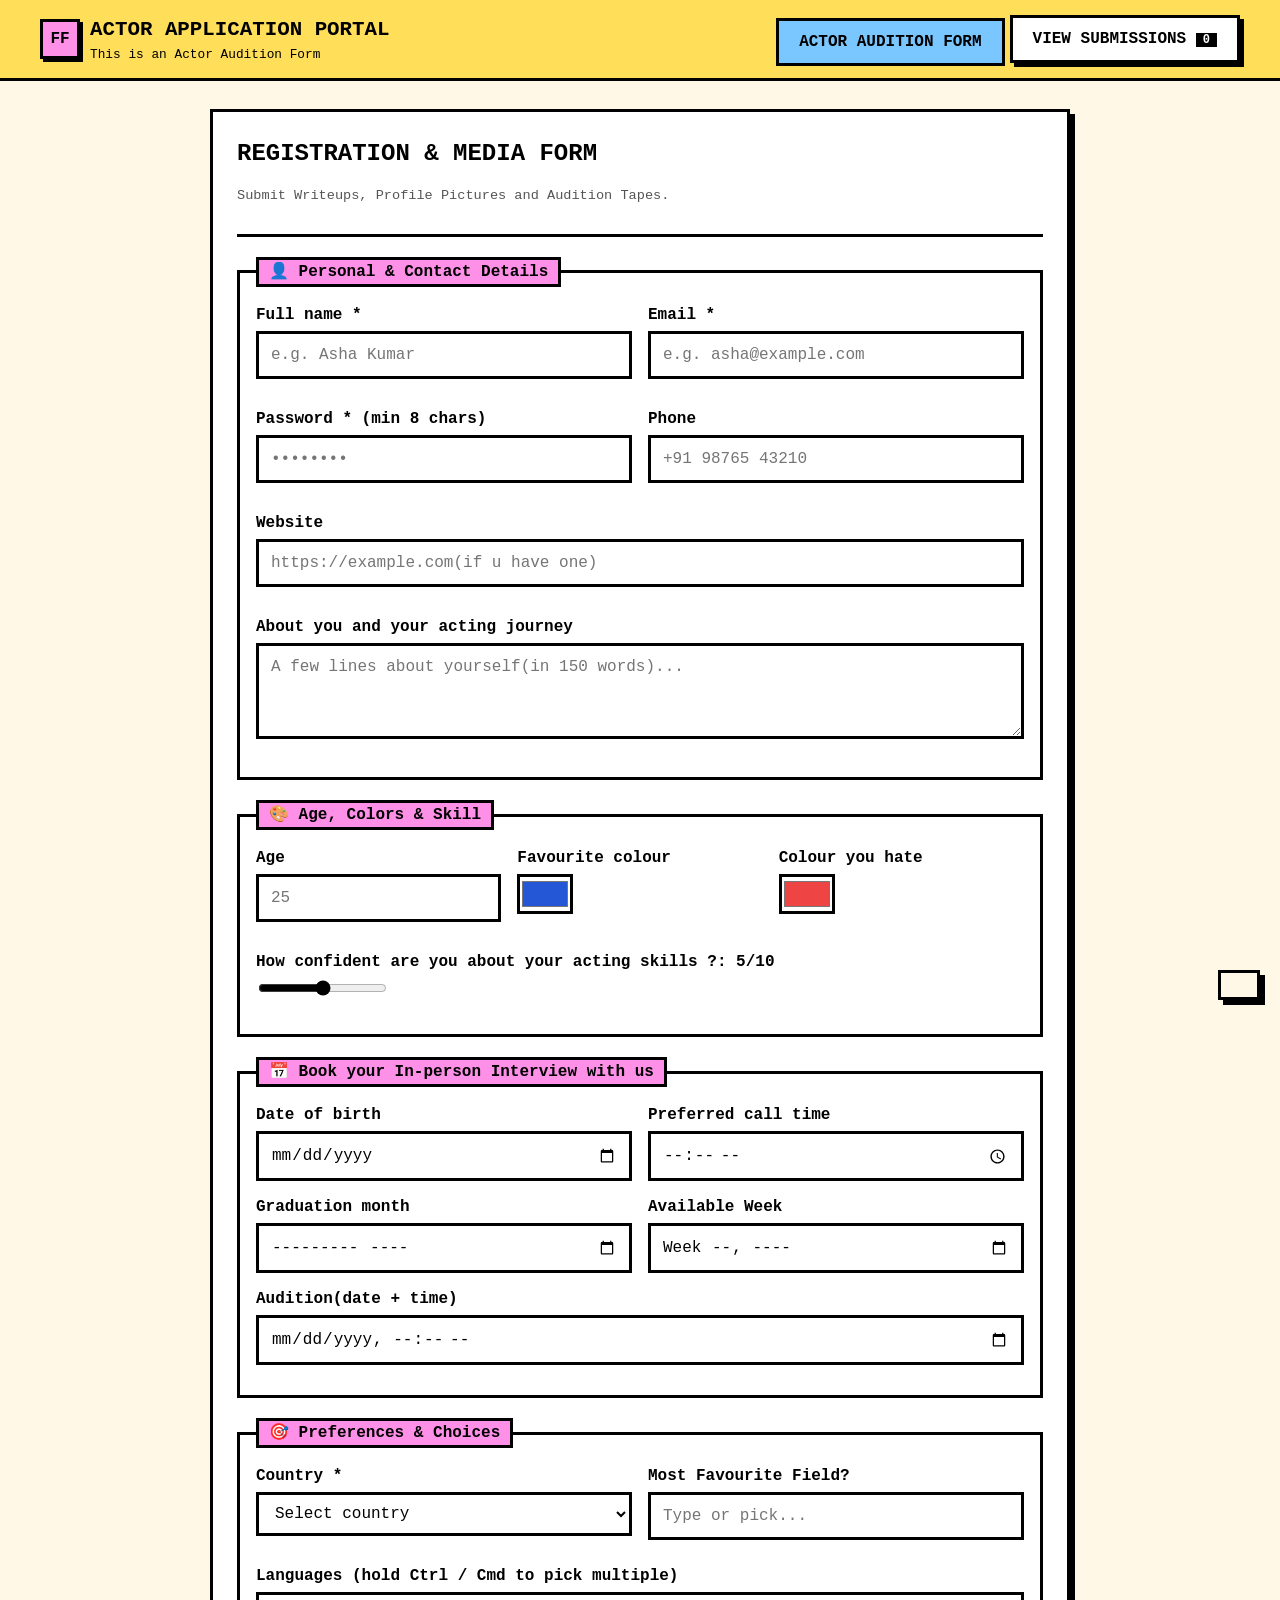
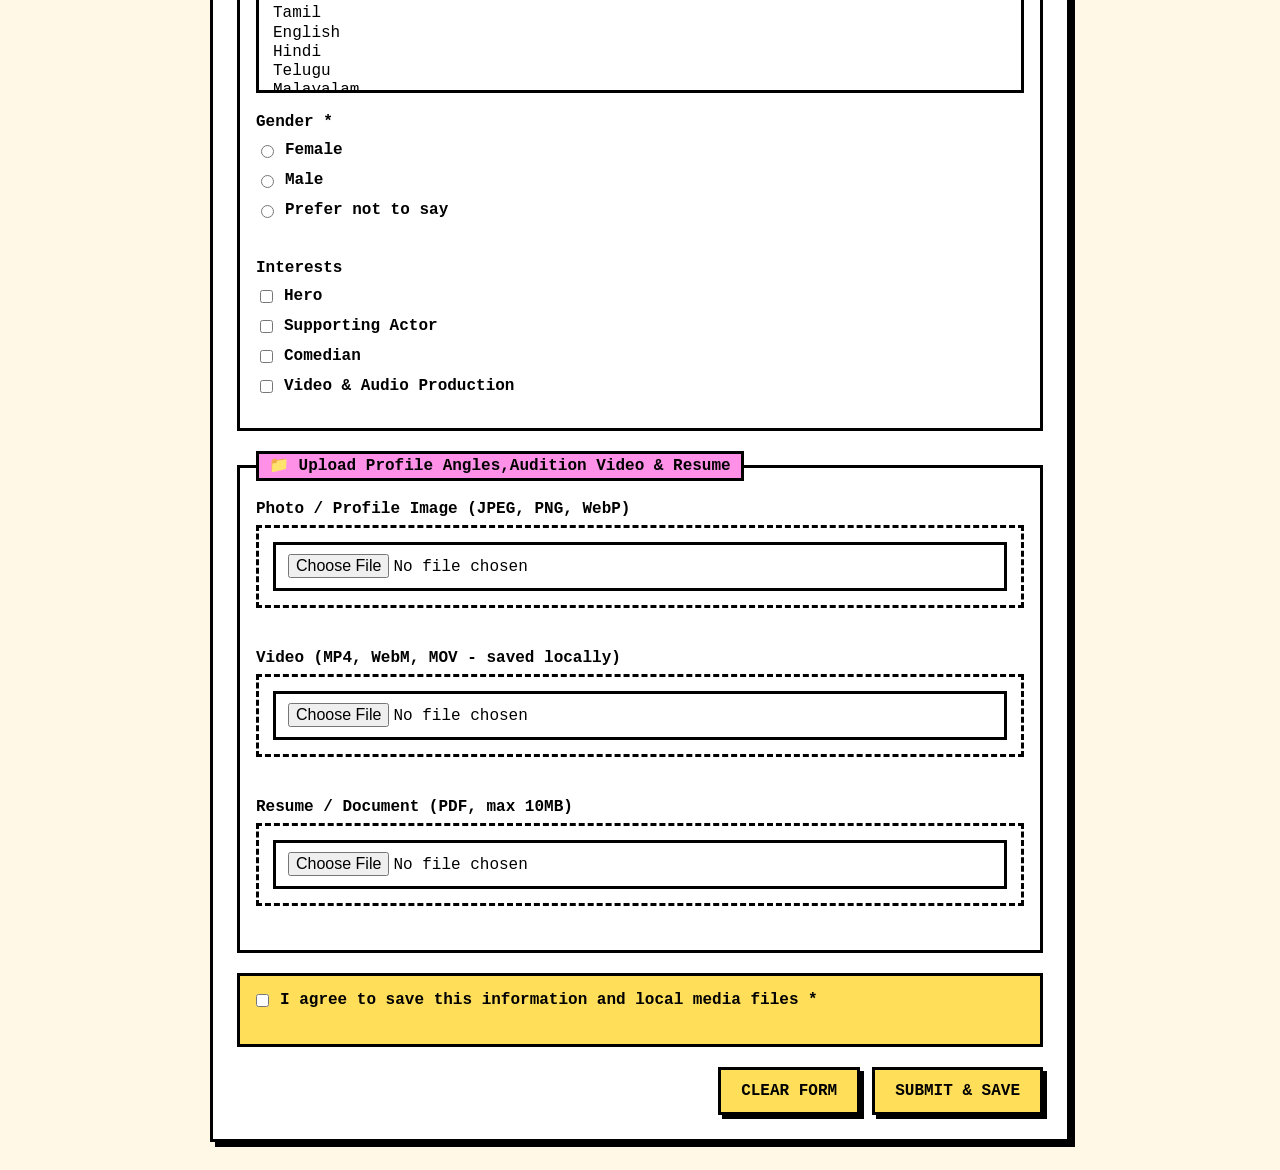
==== FullFormBackend/FullForm/src/main/resources/static/index.html @ bab6de19 "added some frontend mods" ====
<!DOCTYPE html>
<html lang="en">
<head>
  <meta charset="UTF-8">
  <meta name="viewport" content="width=device-width, initial-scale=1.0">
  <link rel="stylesheet" href="style.css">
  <title>FullForm</title>
</head>
<body>

  <!-- App Header -->
  <header class="app-header">
    <div class="header-container">
      <div class="logo-area">
        <div class="logo-badge">FF</div>
        <div class="logo-title">
          <h1>Actor Application Portal</h1>
          <p>This is an Actor Audition Form</p>
        </div>
      </div>
      <nav class="nav-tabs">
        <button type="button" class="tab-btn active" id="tabSubmitBtn" onclick="switchTab('submit')">
          <span>Actor Audition Form</span>
        </button>
        <button type="button" class="tab-btn" id="tabViewBtn" onclick="switchTab('view')">
          <span>View Submissions</span>
          <span class="badge-count" id="submissionsCount">0</span>
        </button>
      </nav>
    </div>
  </header>

  <main class="main-wrapper">

    <!-- form tab -->
    <section id="submitTab" class="tab-content active">
      <form id="demoForm" novalidate enctype="multipart/form-data">
        <div class="form-header">
          <h2>Registration & Media Form</h2>
          <p>Submit Writeups, Profile Pictures and  Audition Tapes.</p>
        </div>

        
        <fieldset>
          <legend><span>👤</span> Personal & Contact Details</legend>
          <div class="row">
            <div class="field">
              <label for="name">Full name *</label>
              <input type="text" id="name" name="name" required minlength="2" placeholder="e.g. Asha Kumar">
              <div class="error-msg"></div>
            </div>
            <div class="field">
              <label for="email">Email *</label>
              <input type="email" id="email" name="email" required placeholder="e.g. asha@example.com">
              <div class="error-msg"></div>
            </div>
          </div>
          <div class="row">
            <div class="field">
              <label for="password">Password * (min 8 chars)</label>
              <input type="password" id="password" name="password" required minlength="8" placeholder="••••••••">
              <div class="error-msg"></div>
            </div>
            <div class="field">
              <label for="phone">Phone</label>
              <input type="tel" id="phone" name="phone" pattern="[0-9+\s\-]{7,15}" placeholder="+91 98765 43210">
              <div class="error-msg"></div>
            </div>
          </div>
          <div class="row">
            <div class="field">
              <label for="website">Website</label>
              <input type="url" id="website" name="website" placeholder="https://example.com(if u have one)">
              <div class="error-msg"></div>
            </div>
            
          </div>
          <div class="field">
            <label for="bio">About you and your acting journey</label>
            <textarea id="bio" name="bio" rows="3" maxlength="150" placeholder="A few lines about yourself(in 150 words)..."></textarea>
          </div>
        </fieldset>

        
        <fieldset>
          <legend><span>🎨</span> Age, Colors & Skill</legend>
          <div class="row">
            <div class="field">
              <label for="age">Age</label>
              <input type="number" id="age" name="age" min="16" max="100" step="1" placeholder="25">
              <div class="error-msg"></div>
            </div>
            <div class="field">
              <label for="color">Favourite colour</label>
              <input type="color" id="color" name="color" value="#2457d6">
            </div>
            <div class="field">
              <label for="hatedColor">Colour you hate</label>
              <input type="color" id="hatedColor" name="hatedColor" value="#ef4444">
            </div>
          </div>
          <div class="field">
            <label for="skill">How confident are you about your acting skills ?: <output id="skillOut">5</output>/10</label>
            <input type="range" id="skill" name="skill" min="0" max="10" value="5">
          </div>
        </fieldset>

        
        <fieldset>
          <legend><span>📅</span> Book your In-person Interview with us</legend>
          <div class="row">
            <div class="field">
              <label for="dob">Date of birth</label>
              <input type="date" id="dob" name="dob">
            </div>
            <div class="field">
              <label for="slot">Preferred call time</label>
              <input type="time" id="slot" name="slot">
            </div>
          </div>
          <div class="row">
            <div class="field">
              <label for="month">Graduation month</label>
              <input type="month" id="month" name="month">
            </div>
            <div class="field">
              <label for="week">Available Week</label>
              <input type="week" id="week" name="week">
            </div>
          </div>
          <div class="field">
            <label for="meeting"> Audition(date + time)</label>
            <input type="datetime-local" id="meeting" name="meeting">
          </div>
        </fieldset>

        <!-- 4. Choices -->
        <fieldset>
          <legend><span>🎯</span> Preferences & Choices</legend>
          <div class="row">
            <div class="field">
              <label for="country">Country *</label>
              <select id="country" name="country" required>
                <option value="">Select country</option>
                <option value="India">India</option>
                <option value="United States">United States</option>
                <option value="United Kingdom">United Kingdom</option>
                <option value="Canada">Canada</option>
                <option value="Germany">Germany</option>
                <option value="Australia">Australia</option>
                <option value="Other">Other</option>
              </select>
              <div class="error-msg"></div>
            </div>
            <div class="field">
              <label for="framework"> Most Favourite Field? </label>
              <input list="frameworks" id="framework" name="framework" placeholder="Type or pick...">
              <datalist id="frameworks">
                <option value="Acting">
                <option value="Voice Acting">
                <option value="Mimicry">
                <option value="Comedy">
              </datalist>
            </div>
          </div>
          <div class="field">
            <label for="languages">Languages (hold Ctrl / Cmd to pick multiple)</label>
            <select id="languages" name="languages" multiple size="4">
              <option value="Tamil">Tamil</option>
              <option value="English">English</option>
              <option value="Hindi">Hindi</option>
              <option value="Telugu">Telugu</option>
              <option value="Malayalam">Malayalam</option>
              <option value="Spanish">Spanish</option>
              <option value="French">French</option>
            </select>
          </div>
          <div class="field">
            <label>Gender *</label>
            <div class="inline"><input type="radio" id="g1" name="gender" value="female" required><label for="g1">Female</label></div>
            <div class="inline"><input type="radio" id="g2" name="gender" value="male"><label for="g2">Male</label></div>
            <div class="inline"><input type="radio" id="g3" name="gender" value="other"><label for="g3">Prefer not to say</label></div>
            <div class="error-msg"></div>
          </div>
          <div class="field">
            <label>Interests</label>
            <div class="inline"><input type="checkbox" id="i1" name="interests" value="Hero"><label for="i1">Hero</label></div>
            <div class="inline"><input type="checkbox" id="i2" name="interests" value="SupportingActor"><label for="i2">Supporting Actor</label></div>
            <div class="inline"><input type="checkbox" id="i3" name="interests" value="Comedian"><label for="i3">Comedian</label></div>
            <div class="inline"><input type="checkbox" id="i4" name="interests" value="Video&AudioProduct"><label for="i4">Video & Audio Production</label></div>
          </div>
        </fieldset>

        
        <fieldset>
          <legend><span>📁</span> Upload Profile Angles,Audition Video & Resume</legend>

          
          <div class="field">
            <label for="photo">Photo / Profile Image (JPEG, PNG, WebP)</label>
            <div class="file-input-wrapper">
              <input type="file" id="photo" name="photo" accept="image/*">
            </div>
            <div class="preview-container">
              <img id="photoPreview" class="preview-thumb" alt="Selected Image Preview">
            </div>
            <div class="error-msg"></div>
          </div>

          
          <div class="field">
            <label for="video">Video (MP4, WebM, MOV - saved locally)</label>
            <div class="file-input-wrapper">
              <input type="file" id="video" name="video" accept="video/*">
            </div>
            <div class="preview-container">
              <video id="videoPreview" class="preview-video" controls></video>
            </div>
            <div class="error-msg"></div>
          </div>

          
          <div class="field">
            <label for="resume">Resume / Document (PDF, max 10MB)</label>
            <div class="file-input-wrapper">
              <input type="file" id="resume" name="resume" accept=".pdf,.doc,.docx,application/pdf">
            </div>
            <div class="error-msg"></div>
          </div>
        </fieldset>

        <div class="terms-container">
          <div class="inline">
            <input type="checkbox" id="terms" name="terms" required>
            <label for="terms">I agree to save this information and local media files *</label>
          </div>
          <div class="error-msg" id="termsErr"></div>
        </div>

        <div class="buttons">
          <button type="reset" id="resetBtn">Clear Form</button>
          <button type="submit" id="submitBtn">
            <span id="submitSpinner" class="spinner" style="display: none;"></span>
            <span id="submitText">Submit & Save</span>
          </button>
        </div>
      </form>
    </section>

    <!-- view submission tab -->
    <section id="viewTab" class="tab-content">
      <div class="viewer-container">
        
        <!-- Left: Submissions List -->
        <aside class="sidebar-panel">
          <div class="search-bar">
            <input type="text" id="filterInput" placeholder="🔍 Search by name or email..." oninput="filterSubmissions()">
          </div>
          <div style="display:flex; justify-content:space-between; align-items:center; margin-bottom:12px;">
            <span style="font-size:0.85rem; color:var(--muted);" id="listCountLabel">0 submissions</span>
            <button type="button" class="tab-btn" style="padding:4px 10px; font-size:0.8rem;" onclick="loadSubmissions()">🔄 Refresh</button>
          </div>
          <div class="submissions-list" id="submissionsList">
            <!-- Dynamically populated -->
          </div>
        </aside>

        <!-- Right: Selected Submission Details & Media Playback -->
        <article class="detail-panel" id="detailPanel">
          <div id="noSelectionMsg" class="empty-state">
            <div class="empty-icon"></div>
            <h3>No Submission Selected</h3>
            <p>Select a submission from the list on the left to view text details, images, video playback, and local file paths.</p>
          </div>

          <div id="selectionContent" style="display: none;">
            <!-- Header -->
            <div class="detail-header">
              <div class="detail-title">
                <h3 id="detailName">John Doe</h3>
                <div class="meta">
                  <span id="detailEmail">john@example.com</span>
                  <span>•</span>
                  <span id="detailDate">Oct 9, 2026</span>
                  <span>•</span>
                  <span class="item-badge" id="detailStatus">SUBMITTED</span>
                </div>
              </div>
              <div class="header-actions">
                <button type="button" class="btn-danger" id="deleteBtn" onclick="deleteCurrentSubmission()">🗑️ Delete</button>
              </div>
            </div>

            <!-- Local Storage Info Card -->
            <div class="storage-card">
              <div class="storage-header">
                <span class="storage-badge">💾 Saved in Local File System</span>
                <span style="font-size:0.78rem; color:#93c5fd;">Spring Boot Local Storage</span>
              </div>
              <div class="storage-paths">
                <div class="storage-row">
                  <span class="storage-label">Local Text File:</span>
                  <span id="pathTextFile">uploads/submissions/...</span>
                </div>
                <div class="storage-row">
                  <span class="storage-label">Image File:</span>
                  <span id="pathImageFile">uploads/images/...</span>
                </div>
                <div class="storage-row">
                  <span class="storage-label">Video File:</span>
                  <span id="pathVideoFile">uploads/videos/...</span>
                </div>
              </div>
            </div>

            
            <div class="media-showcase">
              <
              <div class="media-card" id="cardImage">
                <div class="media-card-header">
                  <span>🖼️ Saved Image</span>
                  <span id="imageStatusBadge" class="item-badge">Active</span>
                </div>
                <div class="media-content">
                  <img id="detailImage" src="" alt="Submission Photo">
                  <span id="noImageMsg" style="display:none; color:var(--muted); font-size:0.85rem;">No image uploaded</span>
                </div>
                <div class="media-card-footer" id="detailImageLink">
                  
                </div>
              </div>

              
              <div class="media-card" id="cardVideo">
                <div class="media-card-header">
                  <span> Saved Video Player</span>
                  <span id="videoStatusBadge" class="item-badge">Local Stream</span>
                </div>
                <div class="media-content">
                  <video id="detailVideo" controls preload="metadata"></video>
                  <span id="noVideoMsg" style="display:none; color:var(--muted); font-size:0.85rem;">No video uploaded</span>
                </div>
                <div class="media-card-footer" id="detailVideoLink">
                  
                </div>
              </div>
            </div>

            <!-- Text Data Sections -->
            <div class="info-section">
              <div class="section-title">Personal & Contact Information</div>
              <div class="info-grid">
                <div class="info-item">
                  <div class="info-label">Full Name</div>
                  <div class="info-val" id="textName">-</div>
                </div>
                <div class="info-item">
                  <div class="info-label">Email</div>
                  <div class="info-val" id="textEmail">-</div>
                </div>
                <div class="info-item">
                  <div class="info-label">Phone</div>
                  <div class="info-val" id="textPhone">-</div>
                </div>
                <div class="info-item">
                  <div class="info-label">Website</div>
                  <div class="info-val" id="textWebsite">-</div>
                </div>
                <div class="info-item">
                  <div class="info-label">Country</div>
                  <div class="info-val" id="textCountry">-</div>
                </div>
                <div class="info-item">
                  <div class="info-label">Gender</div>
                  <div class="info-val" id="textGender">-</div>
                </div>
              </div>
            </div>

            <div class="info-section">
              <div class="section-title">Schedule & Preferences</div>
              <div class="info-grid">
                <div class="info-item">
                  <div class="info-label">Age</div>
                  <div class="info-val" id="textAge">-</div>
                </div>
                <div class="info-item">
                  <div class="info-label">Date of Birth</div>
                  <div class="info-val" id="textDob">-</div>
                </div>
                <div class="info-item">
                  <div class="info-label">Call Time</div>
                  <div class="info-val" id="textSlot">-</div>
                </div>
                <div class="info-item">
                  <div class="info-label">Graduation Month</div>
                  <div class="info-val" id="textMonth">-</div>
                </div>
                <div class="info-item">
                  <div class="info-label">Available Week</div>
                  <div class="info-val" id="textWeek">-</div>
                </div>
                <div class="info-item">
                  <div class="info-label">Meeting Date/Time</div>
                  <div class="info-val" id="textMeeting">-</div>
                </div>
              </div>
            </div>

            <div class="info-section">
              <div class="section-title">Skills & Interests</div>
              <div class="info-grid">
                <div class="info-item">
                  <div class="info-label">Skill Level</div>
                  <div class="info-val" id="textSkill">-</div>
                </div>
                <div class="info-item">
                  <div class="info-label">Framework</div>
                  <div class="info-val" id="textFramework">-</div>
                </div>
                <div class="info-item">
                  <div class="info-label">Languages</div>
                  <div class="info-val" id="textLanguages">-</div>
                </div>
                <div class="info-item">
                  <div class="info-label">Interests</div>
                  <div class="info-val" id="textInterests">-</div>
                </div>
                <div class="info-item">
                  <div class="info-label">Favourite Color</div>
                  <div class="info-val">
                    <span class="color-chip">
                      <span id="dotFav" class="color-dot"></span>
                      <span id="textFavColor">-</span>
                    </span>
                  </div>
                </div>
                <div class="info-item">
                  <div class="info-label">Hated Color</div>
                  <div class="info-val">
                    <span class="color-chip">
                      <span id="dotHate" class="color-dot"></span>
                      <span id="textHatedColor">-</span>
                    </span>
                  </div>
                </div>
              </div>
            </div>

            <!-- Bio -->
            <div class="info-section">
              <div class="section-title">About / Bio</div>
              <div class="info-item" style="grid-column: 1 / -1;">
                <div class="info-val" id="textBio" style="white-space: pre-wrap;">-</div>
              </div>
            </div>

            <!-- Local JSON File Viewer -->
            <div class="info-section">
              <div class="section-title" style="display:flex; justify-content:space-between; align-items:center;">
                <span> Raw Content of Saved Local Text File</span>
                <span id="localFileNameBadge" style="font-size:0.75rem; color:var(--muted);"></span>
              </div>
              <div class="raw-json-box">
                <pre id="rawJsonContent">Loading file content...</pre>
              </div>
            </div>

          </div>
        </article>

      </div>
    </section>

  </main>

  <!-- Toast Notification -->
  <div id="toast"></div>

  <script src="index.js"></script>
</body>
</html>
---- FullFormBackend/FullForm/src/main/resources/static/style.css ----
:root {
  --bg: #fff8e7;
  --card: #fff;
  --ink: #000;
  --muted: #555;
  --accent: #ffde59;
  --pink: #ff90e8;
  --blue: #7ac7ff;
  --ok: #7cf29a;
  --err: #ff5c5c;
  --b: 3px solid var(--ink);
  --shadow: 5px 5px 0 var(--ink);
}

* { box-sizing: border-box; }

body {
  margin: 0;
  background: var(--bg);
  color: var(--ink);
  font-family: "Courier New", monospace;
  line-height: 1.5;
  min-height: 100vh;
}

/* Header + tabs */
.app-header { background: var(--accent); border-bottom: var(--b); position: sticky; top: 0; z-index: 100; padding: 14px 20px; }
.header-container { max-width: 1200px; margin: 0 auto; display: flex; justify-content: space-between; align-items: center; flex-wrap: wrap; gap: 14px; }
.logo-area { display: flex; align-items: center; gap: 10px; }
.logo-badge { background: var(--pink); border: var(--b); box-shadow: 3px 3px 0 var(--ink); width: 40px; height: 40px; display: flex; align-items: center; justify-content: center; font-weight: 900; }
.logo-title h1 { margin: 0; font-size: 1.3rem; text-transform: uppercase; }
.logo-title p { margin: 0; font-size: .8rem; }

.nav-tabs { display: flex; gap: 8px; }
.tab-btn { background: var(--card); }
.tab-btn.active { background: var(--blue); box-shadow: none; transform: translate(3px, 3px); }
.badge-count { background: var(--ink); color: #fff; padding: 0 7px; font-size: .75rem; }

.main-wrapper { max-width: 1200px; margin: 28px auto; padding: 0 20px; }
.tab-content { display: none; }
.tab-content.active { display: block; }

/* Toast */
#toast { position: fixed; bottom: 20px; right: 20px; padding: 12px 18px; border: var(--b); box-shadow: var(--shadow); font-weight: 700; transform: translateY(120px); transition: transform .2s; z-index: 1000; }
#toast.show { transform: none; }
#toast.success { background: var(--ok); }
#toast.error { background: var(--err); }
#toast.info { background: var(--blue); }

/* Panels */
form, .sidebar-panel, .detail-panel { background: var(--card); border: var(--b); box-shadow: var(--shadow); padding: 24px; }
form { max-width: 860px; margin: 0 auto; }
.form-header, .detail-header { border-bottom: var(--b); padding-bottom: 14px; margin-bottom: 20px; }
.form-header h2, .detail-title h3 { margin: 0 0 4px; text-transform: uppercase; }
.form-header p, .meta, .info-label, .media-card-footer { color: var(--muted); font-size: .85rem; }

fieldset { border: var(--b); margin: 0 0 20px; padding: 16px; }
legend { background: var(--pink); border: var(--b); padding: 0 10px; font-weight: 700; }

/* Fields */
.field { margin-bottom: 14px; }
label { display: block; font-weight: 700; margin-bottom: 4px; }
input:not([type=checkbox]):not([type=radio]):not([type=range]):not([type=color]), select, textarea {
  width: 100%; padding: 9px 12px; border: var(--b); background: #fff; font: inherit; color: var(--ink); border-radius: 0;
}
input:focus, select:focus, textarea:focus { outline: none; background: #fffbe0; box-shadow: 3px 3px 0 var(--ink); }
input[type=color] { width: 56px; height: 40px; border: var(--b); padding: 0; background: #fff; }
input[type=range], input[type=checkbox], input[type=radio] { accent-color: var(--ink); }
input.invalid, select.invalid, textarea.invalid { background: #ffe0e0; border-color: var(--err); }
.error-msg { color: #c00; font-size: .8rem; font-weight: 700; min-height: 1.1em; }

.file-input-wrapper { border: var(--b); border-style: dashed; padding: 14px; background: #fff; }
.preview-container { margin-top: 10px; display: flex; gap: 14px; flex-wrap: wrap; }
.preview-thumb, .preview-video { display: none; max-width: 300px; max-height: 180px; border: var(--b); }

.inline { display: flex; align-items: center; gap: 8px; margin-bottom: 6px; }
.inline label { margin: 0; }
.row { display: flex; gap: 16px; flex-wrap: wrap; }
.row .field { flex: 1 1 220px; }
.terms-container { border: var(--b); padding: 12px; margin-bottom: 20px; background: var(--accent); }

/* Buttons */
button { font: inherit; font-weight: 700; text-transform: uppercase; padding: 9px 20px; background: var(--accent); color: var(--ink); border: var(--b); box-shadow: 4px 4px 0 var(--ink); cursor: pointer; border-radius: 0; }
button:hover { background: var(--pink); }
button:active { box-shadow: none; transform: translate(4px, 4px); }
button:disabled { background: #ccc; cursor: not-allowed; box-shadow: none; }
.buttons { display: flex; gap: 12px; justify-content: flex-end; }
.btn-danger { background: var(--err); }

/* Viewer */
.viewer-container { display: grid; grid-template-columns: 340px 1fr; gap: 24px; align-items: start; }
@media (max-width: 900px) { .viewer-container { grid-template-columns: 1fr; } }
.sidebar-panel { max-height: calc(100vh - 120px); display: flex; flex-direction: column; }
.search-bar { margin-bottom: 12px; }
.submissions-list { overflow-y: auto; display: flex; flex-direction: column; gap: 10px; padding: 0 6px 6px 0; }
.submission-item { border: var(--b); background: #fff; padding: 12px; cursor: pointer; }
.submission-item:hover { background: var(--accent); }
.submission-item.active { background: var(--blue); box-shadow: 4px 4px 0 var(--ink); }
.submission-item h4 { margin: 0; display: flex; justify-content: space-between; }
.item-email { font-size: .8rem; word-break: break-all; margin-bottom: 6px; }
.item-tags { display: flex; gap: 6px; flex-wrap: wrap; }
.item-badge { border: 2px solid var(--ink); padding: 0 6px; font-size: .72rem; background: #fff; }
.item-badge.has-media { background: var(--ok); }

.empty-state { text-align: center; padding: 60px 20px; color: var(--muted); }
.empty-icon { font-size: 3rem; }
.detail-header { display: flex; justify-content: space-between; flex-wrap: wrap; gap: 14px; }
.meta { display: flex; gap: 12px; flex-wrap: wrap; }
.header-actions { display: flex; gap: 10px; }

.media-showcase { display: grid; grid-template-columns: repeat(auto-fit, minmax(280px, 1fr)); gap: 18px; margin-bottom: 24px; }
.media-card { border: var(--b); box-shadow: 4px 4px 0 var(--ink); background: #fff; }
.media-card-header { padding: 8px 12px; background: var(--pink); border-bottom: var(--b); font-weight: 700; display: flex; justify-content: space-between; }
.media-content { padding: 12px; min-height: 200px; display: flex; align-items: center; justify-content: center; }
.media-content img, .media-content video { max-width: 100%; max-height: 280px; border: var(--b); }
.media-card-footer { padding: 6px 12px; border-top: var(--b); word-break: break-all; }

.info-section { margin-bottom: 22px; }
.section-title { font-weight: 900; text-transform: uppercase; border-bottom: var(--b); margin-bottom: 10px; }
.info-grid { display: grid; grid-template-columns: repeat(auto-fit, minmax(200px, 1fr)); gap: 12px; }
.info-item { border: var(--b); padding: 8px 12px; background: #fff; }
.info-label { text-transform: uppercase; }
.info-val { font-weight: 700; word-break: break-word; }
.color-chip { display: inline-flex; align-items: center; gap: 6px; }
.color-dot { width: 16px; height: 16px; border: 2px solid var(--ink); display: inline-block; }

.storage-card { border: var(--b); background: var(--blue); padding: 14px; margin-bottom: 22px; box-shadow: 4px 4px 0 var(--ink); }
.storage-header { display: flex; justify-content: space-between; margin-bottom: 8px; }
.storage-badge { background: var(--ink); color: #fff; padding: 2px 8px; font-size: .8rem; }
.storage-paths { font-size: .82rem; display: flex; flex-direction: column; gap: 4px; }
.storage-row { display: flex; gap: 8px; }
.storage-label { min-width: 90px; font-weight: 700; }

.raw-json-box { background: var(--ink); border: var(--b); padding: 12px; max-height: 350px; overflow: auto; }
.raw-json-box pre { margin: 0; color: var(--ok); font-size: .82rem; white-space: pre-wrap; }

.spinner { width: 16px; height: 16px; border: 3px solid var(--ink); border-top-color: transparent; border-radius: 50%; display: inline-block; animation: spin .7s linear infinite; }
@keyframes spin { to { transform: rotate(360deg); } }
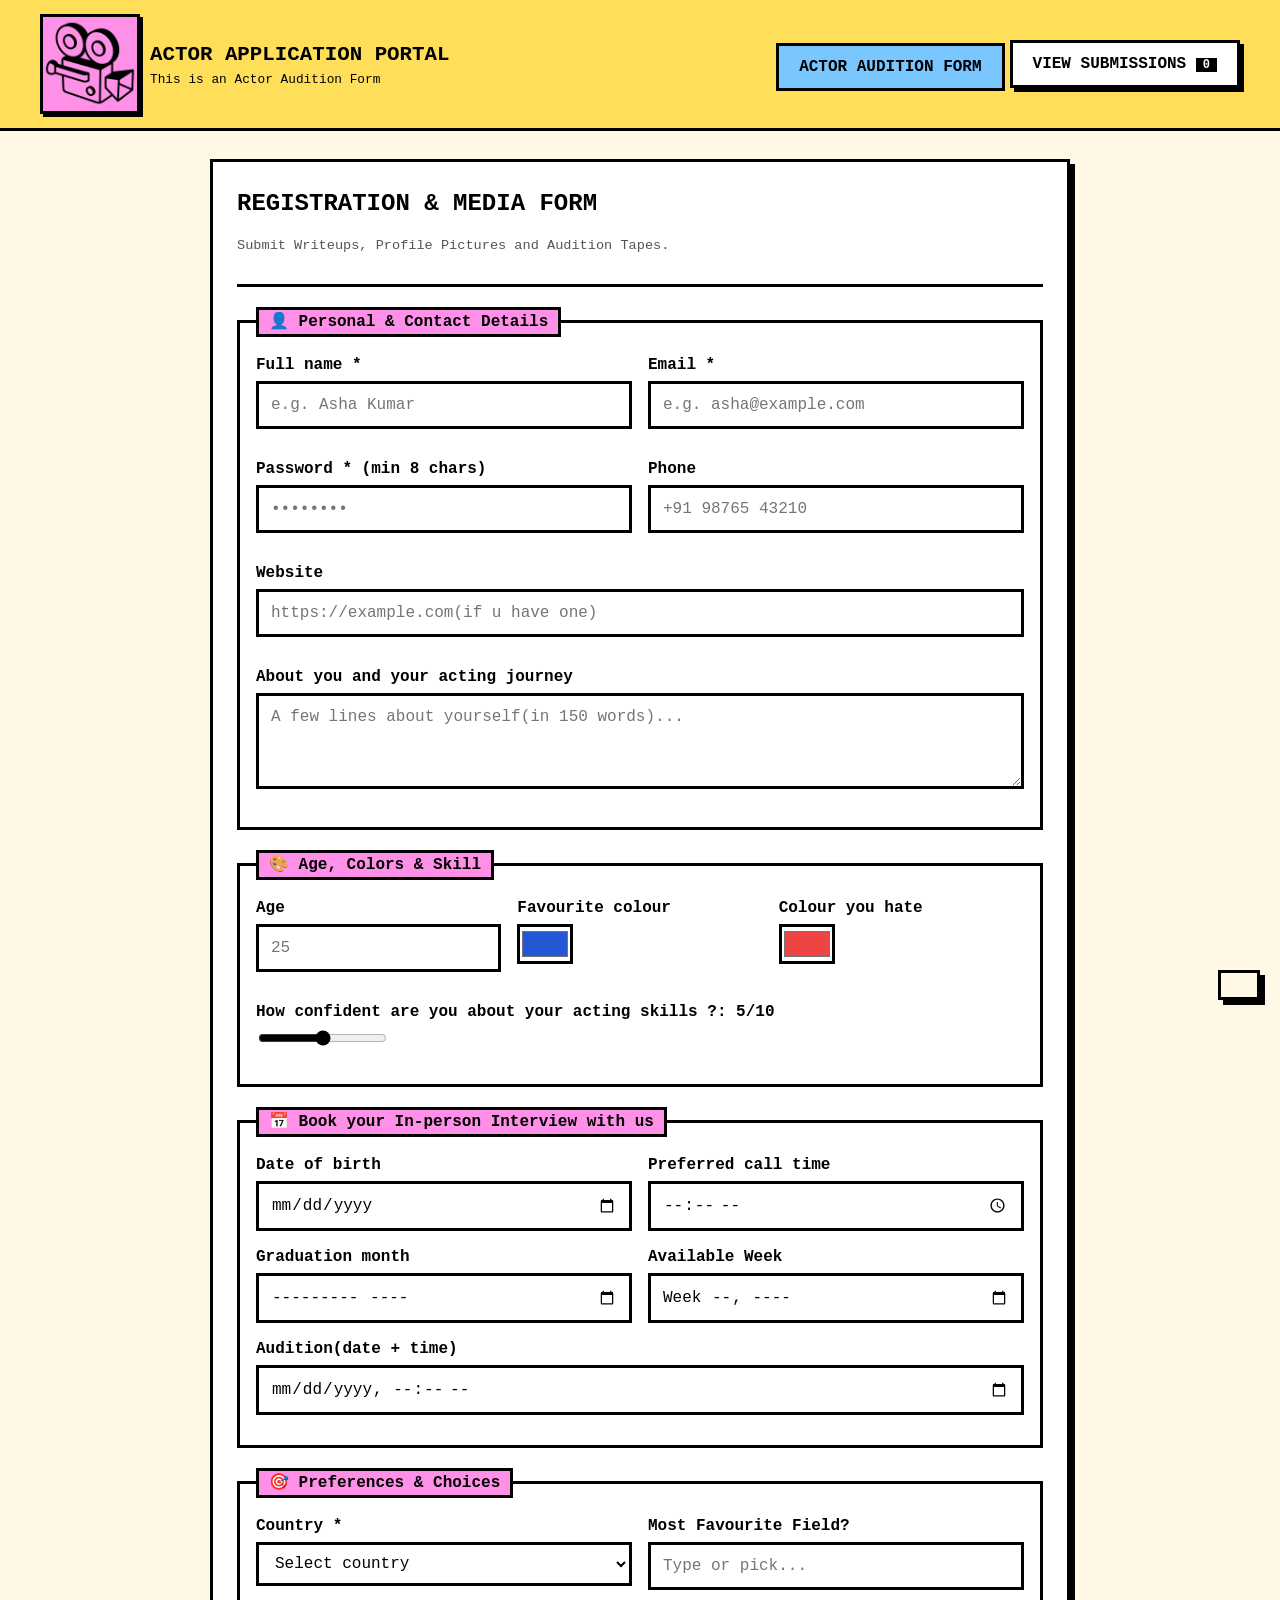
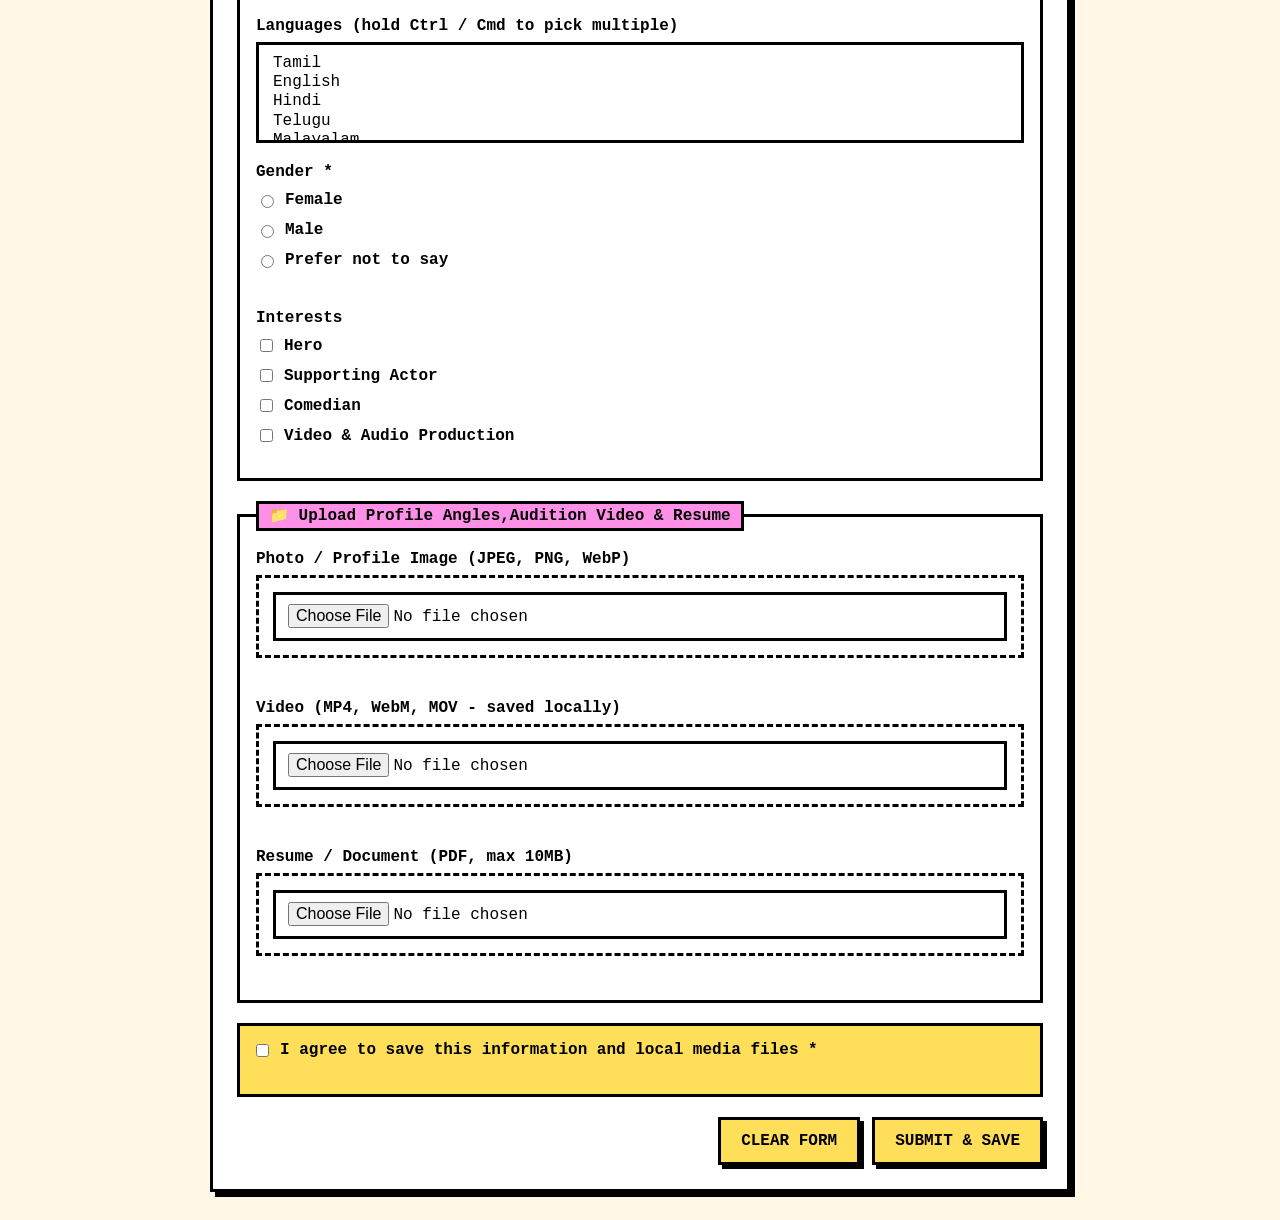
==== commit eff3929e: "frontend favicon and logo" ====
--- a/FullFormBackend/FullForm/src/main/resources/static/index.html
+++ b/FullFormBackend/FullForm/src/main/resources/static/index.html
@@ -3,6 +3,7 @@
 <head>
   <meta charset="UTF-8">
   <meta name="viewport" content="width=device-width, initial-scale=1.0">
+  <link rel="icon"  type  = img/png href = "moviecam favicon.png">
   <link rel="stylesheet" href="style.css">
   <title>FullForm</title>
 </head>
@@ -12,7 +13,9 @@
   <header class="app-header">
     <div class="header-container">
       <div class="logo-area">
-        <div class="logo-badge">FF</div>
+        <div class="logo-badge">
+          <img src = "auditon logo.png" alt =" movieBadge">
+          </div>
         <div class="logo-title">
           <h1>Actor Application Portal</h1>
           <p>This is an Actor Audition Form</p>
--- a/FullFormBackend/FullForm/src/main/resources/static/style.css
+++ b/FullFormBackend/FullForm/src/main/resources/static/style.css
@@ -1,138 +1,843 @@
+/* =========================================================
+   1. DESIGN TOKENS
+   ========================================================= */
+
 :root {
   --bg: #fff8e7;
   --card: #fff;
   --ink: #000;
   --muted: #555;
+
   --accent: #ffde59;
   --pink: #ff90e8;
   --blue: #7ac7ff;
   --ok: #7cf29a;
   --err: #ff5c5c;
-  --b: 3px solid var(--ink);
+
+  --border: 3px solid var(--ink);
   --shadow: 5px 5px 0 var(--ink);
-}
-
-* { box-sizing: border-box; }
+  --shadow-sm: 4px 4px 0 var(--ink);
+  --shadow-xs: 3px 3px 0 var(--ink);
+
+  --font: "Courier New", monospace;
+
+  --container-width: 1200px;
+  --content-gap: 24px;
+  --panel-padding: 24px;
+}
+
+
+/* =========================================================
+   2. RESET & BASE STYLES
+   ========================================================= */
+
+* {
+  box-sizing: border-box;
+}
 
 body {
+  min-height: 100vh;
   margin: 0;
+
   background: var(--bg);
   color: var(--ink);
-  font-family: "Courier New", monospace;
+
+  font-family: var(--font);
   line-height: 1.5;
-  min-height: 100vh;
-}
-
-/* Header + tabs */
-.app-header { background: var(--accent); border-bottom: var(--b); position: sticky; top: 0; z-index: 100; padding: 14px 20px; }
-.header-container { max-width: 1200px; margin: 0 auto; display: flex; justify-content: space-between; align-items: center; flex-wrap: wrap; gap: 14px; }
-.logo-area { display: flex; align-items: center; gap: 10px; }
-.logo-badge { background: var(--pink); border: var(--b); box-shadow: 3px 3px 0 var(--ink); width: 40px; height: 40px; display: flex; align-items: center; justify-content: center; font-weight: 900; }
-.logo-title h1 { margin: 0; font-size: 1.3rem; text-transform: uppercase; }
-.logo-title p { margin: 0; font-size: .8rem; }
-
-.nav-tabs { display: flex; gap: 8px; }
-.tab-btn { background: var(--card); }
-.tab-btn.active { background: var(--blue); box-shadow: none; transform: translate(3px, 3px); }
-.badge-count { background: var(--ink); color: #fff; padding: 0 7px; font-size: .75rem; }
-
-.main-wrapper { max-width: 1200px; margin: 28px auto; padding: 0 20px; }
-.tab-content { display: none; }
-.tab-content.active { display: block; }
-
-/* Toast */
-#toast { position: fixed; bottom: 20px; right: 20px; padding: 12px 18px; border: var(--b); box-shadow: var(--shadow); font-weight: 700; transform: translateY(120px); transition: transform .2s; z-index: 1000; }
-#toast.show { transform: none; }
-#toast.success { background: var(--ok); }
-#toast.error { background: var(--err); }
-#toast.info { background: var(--blue); }
-
-/* Panels */
-form, .sidebar-panel, .detail-panel { background: var(--card); border: var(--b); box-shadow: var(--shadow); padding: 24px; }
-form { max-width: 860px; margin: 0 auto; }
-.form-header, .detail-header { border-bottom: var(--b); padding-bottom: 14px; margin-bottom: 20px; }
-.form-header h2, .detail-title h3 { margin: 0 0 4px; text-transform: uppercase; }
-.form-header p, .meta, .info-label, .media-card-footer { color: var(--muted); font-size: .85rem; }
-
-fieldset { border: var(--b); margin: 0 0 20px; padding: 16px; }
-legend { background: var(--pink); border: var(--b); padding: 0 10px; font-weight: 700; }
-
-/* Fields */
-.field { margin-bottom: 14px; }
-label { display: block; font-weight: 700; margin-bottom: 4px; }
-input:not([type=checkbox]):not([type=radio]):not([type=range]):not([type=color]), select, textarea {
-  width: 100%; padding: 9px 12px; border: var(--b); background: #fff; font: inherit; color: var(--ink); border-radius: 0;
-}
-input:focus, select:focus, textarea:focus { outline: none; background: #fffbe0; box-shadow: 3px 3px 0 var(--ink); }
-input[type=color] { width: 56px; height: 40px; border: var(--b); padding: 0; background: #fff; }
-input[type=range], input[type=checkbox], input[type=radio] { accent-color: var(--ink); }
-input.invalid, select.invalid, textarea.invalid { background: #ffe0e0; border-color: var(--err); }
-.error-msg { color: #c00; font-size: .8rem; font-weight: 700; min-height: 1.1em; }
-
-.file-input-wrapper { border: var(--b); border-style: dashed; padding: 14px; background: #fff; }
-.preview-container { margin-top: 10px; display: flex; gap: 14px; flex-wrap: wrap; }
-.preview-thumb, .preview-video { display: none; max-width: 300px; max-height: 180px; border: var(--b); }
-
-.inline { display: flex; align-items: center; gap: 8px; margin-bottom: 6px; }
-.inline label { margin: 0; }
-.row { display: flex; gap: 16px; flex-wrap: wrap; }
-.row .field { flex: 1 1 220px; }
-.terms-container { border: var(--b); padding: 12px; margin-bottom: 20px; background: var(--accent); }
-
-/* Buttons */
-button { font: inherit; font-weight: 700; text-transform: uppercase; padding: 9px 20px; background: var(--accent); color: var(--ink); border: var(--b); box-shadow: 4px 4px 0 var(--ink); cursor: pointer; border-radius: 0; }
-button:hover { background: var(--pink); }
-button:active { box-shadow: none; transform: translate(4px, 4px); }
-button:disabled { background: #ccc; cursor: not-allowed; box-shadow: none; }
-.buttons { display: flex; gap: 12px; justify-content: flex-end; }
-.btn-danger { background: var(--err); }
-
-/* Viewer */
-.viewer-container { display: grid; grid-template-columns: 340px 1fr; gap: 24px; align-items: start; }
-@media (max-width: 900px) { .viewer-container { grid-template-columns: 1fr; } }
-.sidebar-panel { max-height: calc(100vh - 120px); display: flex; flex-direction: column; }
-.search-bar { margin-bottom: 12px; }
-.submissions-list { overflow-y: auto; display: flex; flex-direction: column; gap: 10px; padding: 0 6px 6px 0; }
-.submission-item { border: var(--b); background: #fff; padding: 12px; cursor: pointer; }
-.submission-item:hover { background: var(--accent); }
-.submission-item.active { background: var(--blue); box-shadow: 4px 4px 0 var(--ink); }
-.submission-item h4 { margin: 0; display: flex; justify-content: space-between; }
-.item-email { font-size: .8rem; word-break: break-all; margin-bottom: 6px; }
-.item-tags { display: flex; gap: 6px; flex-wrap: wrap; }
-.item-badge { border: 2px solid var(--ink); padding: 0 6px; font-size: .72rem; background: #fff; }
-.item-badge.has-media { background: var(--ok); }
-
-.empty-state { text-align: center; padding: 60px 20px; color: var(--muted); }
-.empty-icon { font-size: 3rem; }
-.detail-header { display: flex; justify-content: space-between; flex-wrap: wrap; gap: 14px; }
-.meta { display: flex; gap: 12px; flex-wrap: wrap; }
-.header-actions { display: flex; gap: 10px; }
-
-.media-showcase { display: grid; grid-template-columns: repeat(auto-fit, minmax(280px, 1fr)); gap: 18px; margin-bottom: 24px; }
-.media-card { border: var(--b); box-shadow: 4px 4px 0 var(--ink); background: #fff; }
-.media-card-header { padding: 8px 12px; background: var(--pink); border-bottom: var(--b); font-weight: 700; display: flex; justify-content: space-between; }
-.media-content { padding: 12px; min-height: 200px; display: flex; align-items: center; justify-content: center; }
-.media-content img, .media-content video { max-width: 100%; max-height: 280px; border: var(--b); }
-.media-card-footer { padding: 6px 12px; border-top: var(--b); word-break: break-all; }
-
-.info-section { margin-bottom: 22px; }
-.section-title { font-weight: 900; text-transform: uppercase; border-bottom: var(--b); margin-bottom: 10px; }
-.info-grid { display: grid; grid-template-columns: repeat(auto-fit, minmax(200px, 1fr)); gap: 12px; }
-.info-item { border: var(--b); padding: 8px 12px; background: #fff; }
-.info-label { text-transform: uppercase; }
-.info-val { font-weight: 700; word-break: break-word; }
-.color-chip { display: inline-flex; align-items: center; gap: 6px; }
-.color-dot { width: 16px; height: 16px; border: 2px solid var(--ink); display: inline-block; }
-
-.storage-card { border: var(--b); background: var(--blue); padding: 14px; margin-bottom: 22px; box-shadow: 4px 4px 0 var(--ink); }
-.storage-header { display: flex; justify-content: space-between; margin-bottom: 8px; }
-.storage-badge { background: var(--ink); color: #fff; padding: 2px 8px; font-size: .8rem; }
-.storage-paths { font-size: .82rem; display: flex; flex-direction: column; gap: 4px; }
-.storage-row { display: flex; gap: 8px; }
-.storage-label { min-width: 90px; font-weight: 700; }
-
-.raw-json-box { background: var(--ink); border: var(--b); padding: 12px; max-height: 350px; overflow: auto; }
-.raw-json-box pre { margin: 0; color: var(--ok); font-size: .82rem; white-space: pre-wrap; }
-
-.spinner { width: 16px; height: 16px; border: 3px solid var(--ink); border-top-color: transparent; border-radius: 50%; display: inline-block; animation: spin .7s linear infinite; }
-@keyframes spin { to { transform: rotate(360deg); } }+}
+
+img,
+video {
+  max-width: 100%;
+}
+
+button,
+input,
+select,
+textarea {
+  font: inherit;
+}
+
+
+/* =========================================================
+   3. SHARED LAYOUT
+   ========================================================= */
+
+.main-wrapper {
+  max-width: var(--container-width);
+  margin: 28px auto;
+  padding: 0 20px;
+}
+
+.row {
+  display: flex;
+  flex-wrap: wrap;
+  gap: 16px;
+}
+
+.row .field {
+  flex: 1 1 220px;
+}
+
+.inline {
+  display: flex;
+  align-items: center;
+  gap: 8px;
+  margin-bottom: 6px;
+}
+
+.inline label {
+  margin: 0;
+}
+
+.buttons,
+.header-actions {
+  display: flex;
+  justify-content: flex-end;
+  gap: 12px;
+}
+
+.nav-tabs {
+  display: flex;
+  flex-wrap: wrap;
+  gap: 8px;
+}
+
+
+/* =========================================================
+   4. HEADER & NAVIGATION
+   ========================================================= */
+
+.app-header {
+  position: sticky;
+  top: 0;
+  z-index: 100;
+
+  max-width: 100%;
+  padding: 14px 20px;
+
+  background: var(--accent);
+  border-bottom: var(--border);
+}
+
+.header-container {
+  display: flex;
+  flex-wrap: wrap;
+  align-items: center;
+  justify-content: space-between;
+  gap: 14px;
+
+  max-width: var(--container-width);
+  margin: 0 auto;
+}
+
+.logo-area {
+  display: flex;
+  align-items: center;
+  gap: 10px;
+}
+
+.logo-badge {
+  display: flex;
+  align-items: center;
+  justify-content: center;
+
+  width: 100px;
+  height: 100px;
+
+  background: var(--pink);
+  border: var(--border);
+  box-shadow: var(--shadow-xs);
+
+  font-weight: 900;
+}
+
+.logo-title h1 {
+  margin: 0;
+  font-size: 1.3rem;
+  text-transform: uppercase;
+}
+
+.logo-title p {
+  margin: 0;
+  font-size: 0.8rem;
+}
+
+.tab-btn {
+  background: var(--card);
+}
+
+.tab-btn.active {
+  background: var(--blue);
+  box-shadow: none;
+  transform: translate(3px, 3px);
+}
+
+.badge-count {
+  padding: 0 7px;
+
+  background: var(--ink);
+  color: #fff;
+
+  font-size: 0.75rem;
+}
+
+
+/* =========================================================
+   5. TAB CONTENT
+   ========================================================= */
+
+.tab-content {
+  display: none;
+}
+
+.tab-content.active {
+  display: block;
+}
+
+
+/* =========================================================
+   6. SHARED PANELS
+   ========================================================= */
+
+form,
+.sidebar-panel,
+.detail-panel {
+  width: 100%;
+  min-width: 0;
+  padding: var(--panel-padding);
+
+  background: var(--card);
+  border: var(--border);
+  box-shadow: var(--shadow);
+}
+
+form {
+  max-width: 860px;
+  margin: 0 auto;
+}
+
+.form-header,
+.detail-header {
+  padding-bottom: 14px;
+  margin-bottom: 20px;
+  border-bottom: var(--border);
+}
+
+.form-header h2,
+.detail-title h3 {
+  margin: 0 0 4px;
+  text-transform: uppercase;
+}
+
+.form-header p,
+.meta,
+.info-label,
+.media-card-footer {
+  color: var(--muted);
+  font-size: 0.85rem;
+}
+
+
+/* =========================================================
+   7. FORMS & INPUTS
+   ========================================================= */
+
+.field {
+  margin-bottom: 14px;
+}
+
+label {
+  display: block;
+  margin-bottom: 4px;
+  font-weight: 700;
+}
+
+input:not([type="checkbox"]):not([type="radio"]):not([type="range"]):not([type="color"]),
+select,
+textarea {
+  width: 100%;
+  padding: 9px 12px;
+
+  background: #fff;
+  color: var(--ink);
+
+  border: var(--border);
+  border-radius: 0;
+}
+
+input:focus,
+select:focus,
+textarea:focus {
+  outline: none;
+  background: #fffbe0;
+  box-shadow: var(--shadow-xs);
+}
+
+input[type="color"] {
+  width: 56px;
+  height: 40px;
+  padding: 0;
+
+  background: #fff;
+  border: var(--border);
+}
+
+input[type="range"],
+input[type="checkbox"],
+input[type="radio"] {
+  accent-color: var(--ink);
+}
+
+input.invalid,
+select.invalid,
+textarea.invalid {
+  background: #ffe0e0;
+  border-color: var(--err);
+}
+
+.error-msg {
+  min-height: 1.1em;
+
+  color: #c00;
+  font-size: 0.8rem;
+  font-weight: 700;
+}
+
+fieldset {
+  padding: 16px;
+  margin: 0 0 20px;
+  border: var(--border);
+}
+
+legend {
+  padding: 0 10px;
+
+  background: var(--pink);
+  border: var(--border);
+
+  font-weight: 700;
+}
+
+.terms-container {
+  padding: 12px;
+  margin-bottom: 20px;
+
+  background: var(--accent);
+  border: var(--border);
+}
+
+
+/* =========================================================
+   8. FILE UPLOAD & PREVIEWS
+   ========================================================= */
+
+.file-input-wrapper {
+  padding: 14px;
+
+  background: #fff;
+  border: var(--border);
+  border-style: dashed;
+}
+
+.preview-container {
+  display: flex;
+  flex-wrap: wrap;
+  gap: 14px;
+  margin-top: 10px;
+}
+
+.preview-thumb,
+.preview-video {
+  display: none;
+  max-width: 300px;
+  max-height: 180px;
+
+  border: var(--border);
+}
+
+
+/* =========================================================
+   9. BUTTONS
+   ========================================================= */
+
+button {
+  padding: 9px 20px;
+
+  background: var(--accent);
+  color: var(--ink);
+
+  border: var(--border);
+  border-radius: 0;
+  box-shadow: var(--shadow-sm);
+
+  cursor: pointer;
+  font-weight: 700;
+  text-transform: uppercase;
+}
+
+button:hover {
+  background: var(--pink);
+}
+
+button:active {
+  box-shadow: none;
+  transform: translate(4px, 4px);
+}
+
+button:disabled {
+  background: #ccc;
+  box-shadow: none;
+  cursor: not-allowed;
+}
+
+.btn-danger {
+  background: var(--err);
+}
+
+
+/* =========================================================
+   10. TOAST NOTIFICATIONS
+   ========================================================= */
+
+#toast {
+  position: fixed;
+  right: 20px;
+  bottom: 20px;
+  z-index: 1000;
+
+  padding: 12px 18px;
+
+  border: var(--border);
+  box-shadow: var(--shadow);
+
+  font-weight: 700;
+
+  transform: translateY(120px);
+  transition: transform 0.2s;
+}
+
+#toast.show {
+  transform: none;
+}
+
+#toast.success {
+  background: var(--ok);
+}
+
+#toast.error {
+  background: var(--err);
+}
+
+#toast.info {
+  background: var(--blue);
+}
+
+
+/* =========================================================
+   11. SUBMISSION VIEWER LAYOUT
+   ========================================================= */
+
+#viewTab {
+  width: 100%;
+  max-width: 100%;
+  min-width: 0;
+  overflow-x: hidden;
+}
+
+.viewer-container {
+  display: grid;
+  grid-template-columns: minmax(260px, 340px) minmax(0, 1fr);
+  align-items: start;
+  gap: var(--content-gap);
+
+  width: 100%;
+  max-width: 100%;
+}
+
+.sidebar-panel,
+.detail-panel {
+  max-width: 100%;
+}
+
+.sidebar-panel {
+  max-height: none;
+}
+
+.detail-panel {
+  overflow-wrap: anywhere;
+}
+
+
+/* =========================================================
+   12. SUBMISSIONS LIST
+   ========================================================= */
+
+.search-bar {
+  margin-bottom: 12px;
+}
+
+.submissions-list {
+  display: flex;
+  flex-direction: column;
+  gap: 10px;
+
+  overflow-y: auto;
+  padding: 0 6px 6px 0;
+}
+
+.submission-item {
+  padding: 12px;
+
+  background: #fff;
+  border: var(--border);
+
+  cursor: pointer;
+}
+
+.submission-item:hover {
+  background: var(--accent);
+}
+
+.submission-item.active {
+  background: var(--blue);
+  box-shadow: var(--shadow-sm);
+}
+
+.submission-item h4 {
+  display: flex;
+  justify-content: space-between;
+  margin: 0;
+}
+
+.item-email {
+  margin-bottom: 6px;
+  font-size: 0.8rem;
+  word-break: break-all;
+}
+
+.item-tags {
+  display: flex;
+  flex-wrap: wrap;
+  gap: 6px;
+}
+
+.item-badge {
+  padding: 0 6px;
+
+  background: #fff;
+  border: 2px solid var(--ink);
+
+  font-size: 0.72rem;
+}
+
+.item-badge.has-media {
+  background: var(--ok);
+}
+
+.empty-state {
+  padding: 60px 20px;
+
+  color: var(--muted);
+  text-align: center;
+}
+
+.empty-icon {
+  font-size: 3rem;
+}
+
+
+/* =========================================================
+   13. SUBMISSION DETAILS
+   ========================================================= */
+
+.detail-header {
+  display: flex;
+  flex-wrap: wrap;
+  justify-content: space-between;
+  gap: 14px;
+}
+
+.meta {
+  display: flex;
+  flex-wrap: wrap;
+  gap: 12px;
+}
+
+
+/* =========================================================
+   14. MEDIA SHOWCASE
+   ========================================================= */
+
+#viewTab .media-showcase {
+  display: grid;
+  grid-template-columns: repeat(2, minmax(0, 1fr));
+  align-items: start;
+  gap: var(--content-gap);
+
+  width: 100%;
+  min-width: 0;
+  margin: 28px 0 24px;
+}
+
+#viewTab .media-card {
+  width: 100%;
+  min-width: 0;
+  margin: 0;
+
+  background: #fff;
+  border: var(--border);
+  box-shadow: var(--shadow-sm);
+}
+
+.media-card-header {
+  display: flex;
+  justify-content: space-between;
+
+  padding: 8px 12px;
+
+  background: var(--pink);
+  border-bottom: var(--border);
+
+  font-weight: 700;
+}
+
+#viewTab .media-content {
+  display: flex;
+  align-items: center;
+  justify-content: center;
+
+  min-width: 0;
+  min-height: 200px;
+  padding: 12px;
+}
+
+#viewTab .media-content img,
+#viewTab .media-content video {
+  display: block;
+
+  width: 100%;
+  max-width: 100%;
+  height: auto;
+  max-height: 280px;
+
+  border: var(--border);
+  object-fit: contain;
+}
+
+.media-card-footer {
+  padding: 6px 12px;
+  border-top: var(--border);
+  overflow-wrap: anywhere;
+}
+
+
+/* =========================================================
+   15. INFORMATION SECTIONS
+   ========================================================= */
+
+.info-section {
+  margin-bottom: 22px;
+}
+
+.section-title {
+  margin-bottom: 10px;
+  border-bottom: var(--border);
+
+  font-weight: 900;
+  text-transform: uppercase;
+}
+
+.info-grid {
+  display: grid;
+  grid-template-columns: repeat(auto-fit, minmax(200px, 1fr));
+  gap: 12px;
+}
+
+.info-item {
+  padding: 8px 12px;
+
+  background: #fff;
+  border: var(--border);
+}
+
+.info-label {
+  text-transform: uppercase;
+}
+
+.info-val {
+  font-weight: 700;
+  overflow-wrap: anywhere;
+}
+
+.color-chip {
+  display: inline-flex;
+  align-items: center;
+  gap: 6px;
+}
+
+.color-dot {
+  display: inline-block;
+
+  width: 16px;
+  height: 16px;
+
+  border: 2px solid var(--ink);
+}
+
+
+/* =========================================================
+   16. STORAGE INFORMATION
+   ========================================================= */
+
+.storage-card {
+  width: 100%;
+  min-width: 0;
+  padding: 14px;
+  margin-bottom: 28px;
+
+  background: var(--blue);
+  border: var(--border);
+  box-shadow: var(--shadow-sm);
+}
+
+.storage-header {
+  display: flex;
+  justify-content: space-between;
+  gap: 8px;
+  margin-bottom: 8px;
+}
+
+.storage-badge {
+  padding: 2px 8px;
+
+  background: var(--ink);
+  color: #fff;
+
+  font-size: 0.8rem;
+}
+
+.storage-paths {
+  display: flex;
+  flex-direction: column;
+  gap: 4px;
+
+  font-size: 0.82rem;
+}
+
+.storage-row {
+  display: flex;
+  flex-wrap: wrap;
+  gap: 8px;
+  min-width: 0;
+
+  overflow-wrap: anywhere;
+}
+
+.storage-label {
+  min-width: 90px;
+  font-weight: 700;
+  overflow-wrap: anywhere;
+}
+
+
+/* =========================================================
+   17. RAW JSON
+   ========================================================= */
+
+.raw-json-box {
+  max-height: 350px;
+  padding: 12px;
+  overflow: auto;
+
+  background: var(--ink);
+  border: var(--border);
+}
+
+.raw-json-box pre {
+  margin: 0;
+
+  color: var(--ok);
+  font-size: 0.82rem;
+  white-space: pre-wrap;
+  overflow-wrap: anywhere;
+}
+
+
+/* =========================================================
+   18. LOADING INDICATOR
+   ========================================================= */
+
+.spinner {
+  display: inline-block;
+
+  width: 16px;
+  height: 16px;
+
+  border: 3px solid var(--ink);
+  border-top-color: transparent;
+  border-radius: 50%;
+
+  animation: spin 0.7s linear infinite;
+}
+
+@keyframes spin {
+  to {
+    transform: rotate(360deg);
+  }
+}
+
+
+/* =========================================================
+   19. RESPONSIVE BREAKPOINTS
+   ========================================================= */
+
+/* Tablets and smaller screens */
+@media (max-width: 900px) {
+  .viewer-container {
+    grid-template-columns: minmax(0, 1fr);
+  }
+
+  .sidebar-panel {
+    max-height: 350px;
+  }
+}
+
+/* Mobile screens */
+@media (max-width: 700px) {
+  .main-wrapper {
+    padding: 0 12px;
+  }
+
+  .app-header {
+    padding: 12px;
+  }
+
+  .header-container {
+    align-items: flex-start;
+  }
+
+  .logo-badge {
+    width: 64px;
+    height: 64px;
+  }
+
+  .logo-title h1 {
+    font-size: 1.1rem;
+  }
+
+  #viewTab .media-showcase {
+    grid-template-columns: minmax(0, 1fr);
+  }
+
+  form,
+  .sidebar-panel,
+  .detail-panel {
+    padding: 16px;
+  }
+
+  .buttons,
+  .header-actions {
+    flex-wrap: wrap;
+  }
+}
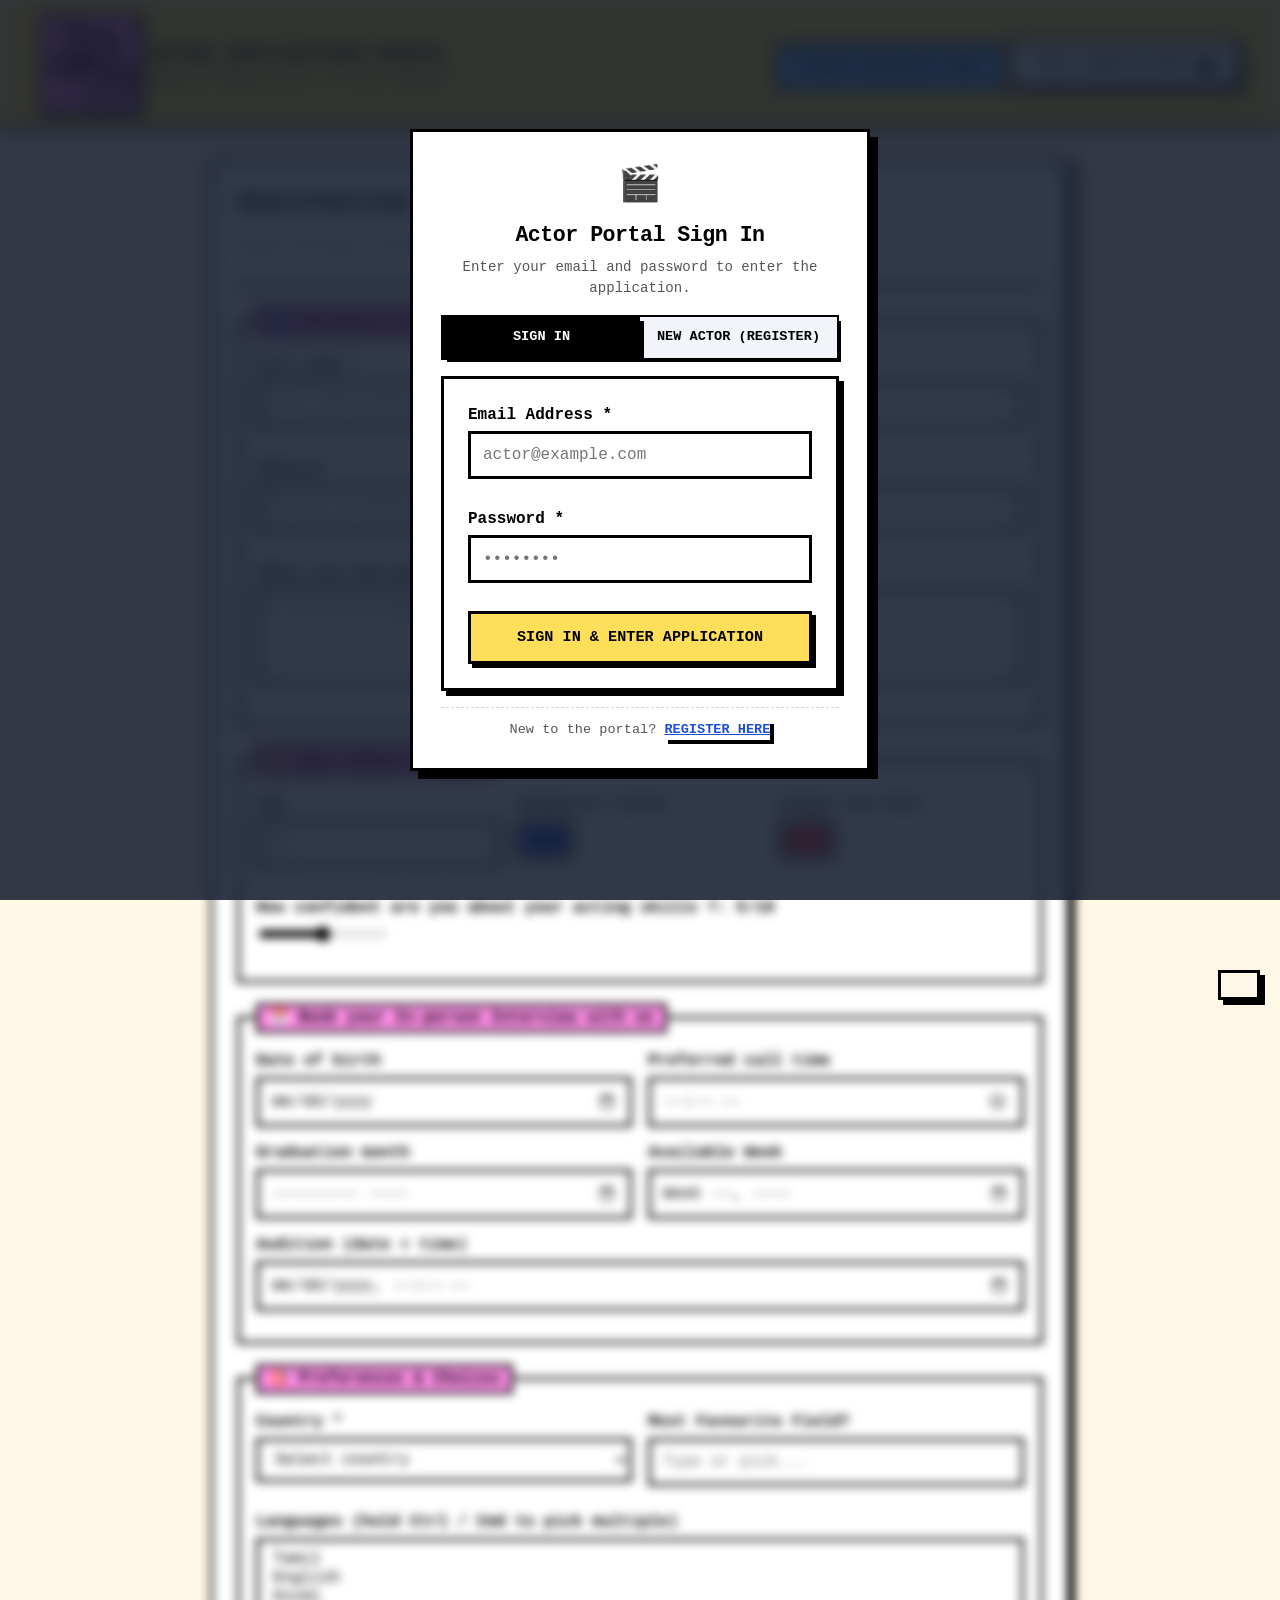
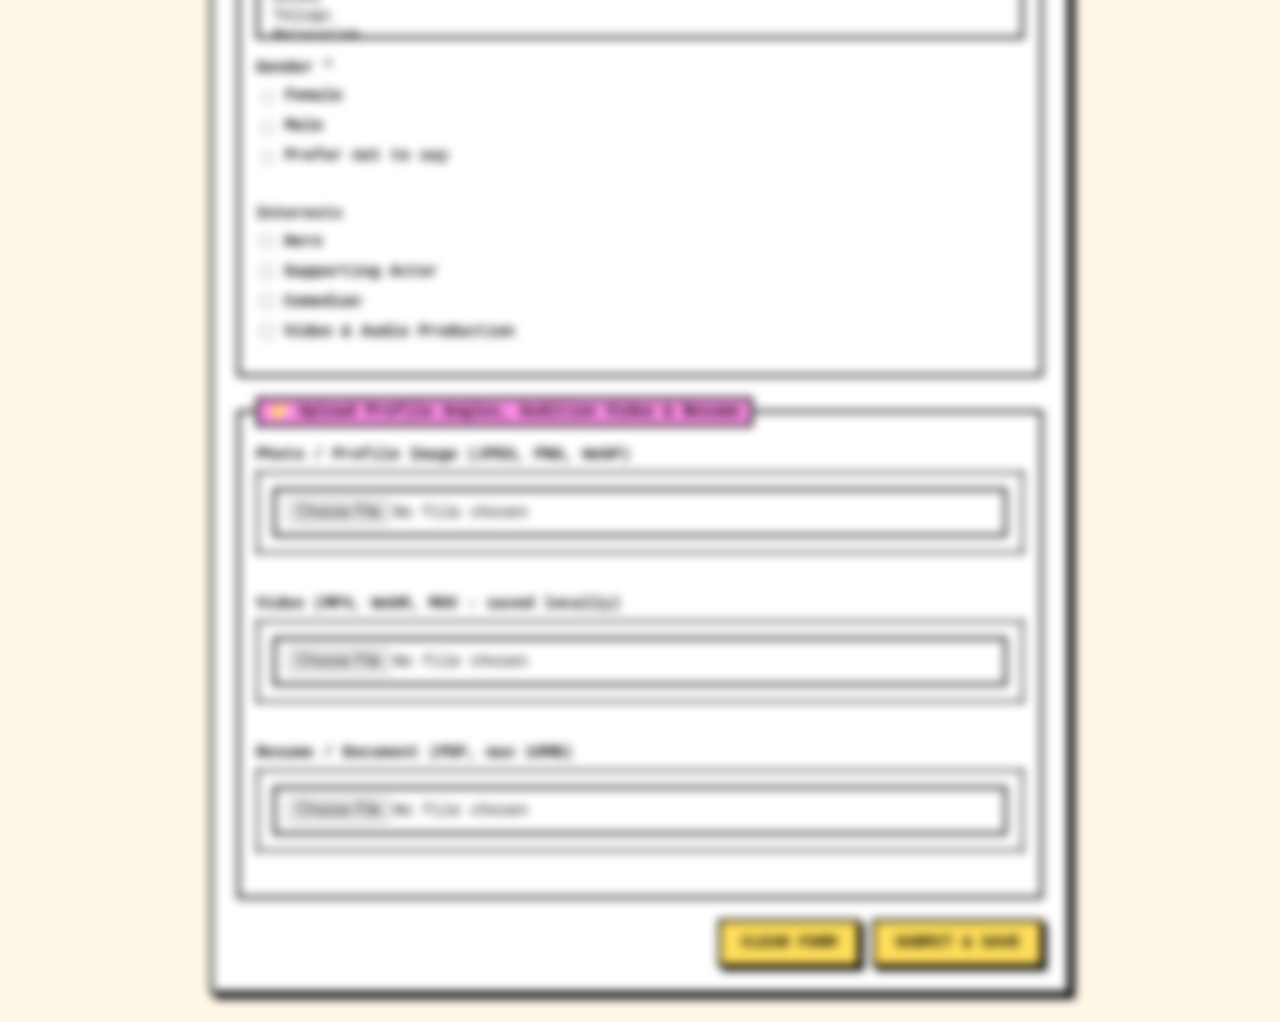
==== commit 42598a19: "final commit2" ====
--- a/FullFormBackend/FullForm/src/main/resources/static/index.html
+++ b/FullFormBackend/FullForm/src/main/resources/static/index.html
@@ -3,47 +3,101 @@
 <head>
   <meta charset="UTF-8">
   <meta name="viewport" content="width=device-width, initial-scale=1.0">
-  <link rel="icon"  type  = img/png href = "moviecam favicon.png">
+  <link rel="icon" type="image/png" href="images/moviecam%20favicon.png">
   <link rel="stylesheet" href="style.css">
-  <title>FullForm</title>
+  <title>FullForm - Actor Application Portal</title>
 </head>
-<body>
+<body class="auth-locked">
+
+  <!-- Authentication Modal Window Overlay -->
+  <div id="authOverlay" class="auth-overlay active" role="dialog" aria-modal="true" aria-labelledby="authTitle">
+    <div class="auth-window">
+      <div class="auth-header">
+        <div class="auth-badge">🎬</div>
+        <h2 id="authTitle">Actor Portal Sign In</h2>
+        <p id="authSubtitle">Enter your email and password to enter the application.</p>
+      </div>
+
+      <div class="auth-tabs">
+        <button type="button" class="auth-tab-btn active" id="authTabLogin" onclick="setAuthMode('login')">
+          Sign In
+        </button>
+        <button type="button" class="auth-tab-btn" id="authTabRegister" onclick="setAuthMode('register')">
+          New Actor (Register)
+        </button>
+      </div>
+
+      <div id="authAlert" class="auth-alert" style="display: none;"></div>
+
+      <form id="authForm" novalidate onsubmit="handleAuthSubmit(event)">
+        <div class="field">
+          <label for="authEmail">Email Address *</label>
+          <input type="email" id="authEmail" name="authEmail" required placeholder="actor@example.com" autocomplete="email">
+          <div class="error-msg" id="authEmailErr"></div>
+        </div>
+
+        <div class="field">
+          <label for="authPassword">Password *</label>
+          <input type="password" id="authPassword" name="authPassword" required minlength="6" placeholder="••••••••" autocomplete="current-password">
+          <div class="error-msg" id="authPasswordErr"></div>
+        </div>
+
+        <button type="submit" id="authSubmitBtn" class="auth-submit-btn">
+          <span id="authSpinner" class="spinner" style="display: none;"></span>
+          <span id="authBtnText">Sign In & Enter Application</span>
+        </button>
+      </form>
+
+      <div class="auth-footer-toggle">
+        <span id="authToggleHint">New to the portal?</span>
+        <button type="button" id="authToggleBtn" class="link-btn" onclick="toggleAuthMode()">Register here</button>
+      </div>
+    </div>
+  </div>
 
   <!-- App Header -->
   <header class="app-header">
     <div class="header-container">
       <div class="logo-area">
         <div class="logo-badge">
-          <img src = "auditon logo.png" alt =" movieBadge">
-          </div>
+          <img src="images/auditon%20logo.png" alt="movieBadge">
+        </div>
         <div class="logo-title">
           <h1>Actor Application Portal</h1>
-          <p>This is an Actor Audition Form</p>
+          <p>Audition Registration & Profile Manager</p>
         </div>
       </div>
-      <nav class="nav-tabs">
-        <button type="button" class="tab-btn active" id="tabSubmitBtn" onclick="switchTab('submit')">
-          <span>Actor Audition Form</span>
-        </button>
-        <button type="button" class="tab-btn" id="tabViewBtn" onclick="switchTab('view')">
-          <span>View Submissions</span>
-          <span class="badge-count" id="submissionsCount">0</span>
-        </button>
-      </nav>
+
+      <div class="header-right-area">
+        <nav class="nav-tabs">
+          <button type="button" class="tab-btn active" id="tabSubmitBtn" onclick="switchTab('submit')">
+            <span>Actor Audition Form</span>
+          </button>
+          <button type="button" class="tab-btn" id="tabViewBtn" onclick="switchTab('view')">
+            <span>View Submissions</span>
+            <span class="badge-count" id="submissionsCount">0</span>
+          </button>
+        </nav>
+
+        <div class="user-session-bar" id="userSessionBar" style="display: none;">
+          <span class="user-badge" id="userEmailBadge" title="Current Logged In Actor">👤 actor@example.com</span>
+          <button type="button" class="logout-btn" onclick="handleLogout()" title="Sign out of the portal">Sign Out</button>
+        </div>
+      </div>
     </div>
   </header>
 
   <main class="main-wrapper">
 
-    <!-- form tab -->
+    <!-- Form Tab -->
     <section id="submitTab" class="tab-content active">
       <form id="demoForm" novalidate enctype="multipart/form-data">
         <div class="form-header">
           <h2>Registration & Media Form</h2>
-          <p>Submit Writeups, Profile Pictures and  Audition Tapes.</p>
-        </div>
-
-        
+          <p>Submit Writeups, Profile Pictures and Audition Tapes.</p>
+        </div>
+
+        <!-- 1. Personal & Contact Details (Only ProspectProfile fields) -->
         <fieldset>
           <legend><span>👤</span> Personal & Contact Details</legend>
           <div class="row">
@@ -53,18 +107,6 @@
               <div class="error-msg"></div>
             </div>
             <div class="field">
-              <label for="email">Email *</label>
-              <input type="email" id="email" name="email" required placeholder="e.g. asha@example.com">
-              <div class="error-msg"></div>
-            </div>
-          </div>
-          <div class="row">
-            <div class="field">
-              <label for="password">Password * (min 8 chars)</label>
-              <input type="password" id="password" name="password" required minlength="8" placeholder="••••••••">
-              <div class="error-msg"></div>
-            </div>
-            <div class="field">
               <label for="phone">Phone</label>
               <input type="tel" id="phone" name="phone" pattern="[0-9+\s\-]{7,15}" placeholder="+91 98765 43210">
               <div class="error-msg"></div>
@@ -73,18 +115,17 @@
           <div class="row">
             <div class="field">
               <label for="website">Website</label>
-              <input type="url" id="website" name="website" placeholder="https://example.com(if u have one)">
+              <input type="url" id="website" name="website" placeholder="https://example.com (if you have one)">
               <div class="error-msg"></div>
             </div>
-            
           </div>
           <div class="field">
             <label for="bio">About you and your acting journey</label>
-            <textarea id="bio" name="bio" rows="3" maxlength="150" placeholder="A few lines about yourself(in 150 words)..."></textarea>
+            <textarea id="bio" name="bio" rows="3" maxlength="150" placeholder="A few lines about yourself (in 150 words)..."></textarea>
           </div>
         </fieldset>
 
-        
+        <!-- 2. Age, Colors & Skill -->
         <fieldset>
           <legend><span>🎨</span> Age, Colors & Skill</legend>
           <div class="row">
@@ -108,7 +149,7 @@
           </div>
         </fieldset>
 
-        
+        <!-- 3. Interview & Schedule Details -->
         <fieldset>
           <legend><span>📅</span> Book your In-person Interview with us</legend>
           <div class="row">
@@ -132,12 +173,12 @@
             </div>
           </div>
           <div class="field">
-            <label for="meeting"> Audition(date + time)</label>
+            <label for="meeting">Audition (date + time)</label>
             <input type="datetime-local" id="meeting" name="meeting">
           </div>
         </fieldset>
 
-        <!-- 4. Choices -->
+        <!-- 4. Choices & Preferences -->
         <fieldset>
           <legend><span>🎯</span> Preferences & Choices</legend>
           <div class="row">
@@ -156,7 +197,7 @@
               <div class="error-msg"></div>
             </div>
             <div class="field">
-              <label for="framework"> Most Favourite Field? </label>
+              <label for="framework">Most Favourite Field?</label>
               <input list="frameworks" id="framework" name="framework" placeholder="Type or pick...">
               <datalist id="frameworks">
                 <option value="Acting">
@@ -194,11 +235,10 @@
           </div>
         </fieldset>
 
-        
+        <!-- 5. Files / Media Uploads (All match ProspectProfile fields) -->
         <fieldset>
-          <legend><span>📁</span> Upload Profile Angles,Audition Video & Resume</legend>
-
-          
+          <legend><span>📁</span> Upload Profile Angles, Audition Video & Resume</legend>
+
           <div class="field">
             <label for="photo">Photo / Profile Image (JPEG, PNG, WebP)</label>
             <div class="file-input-wrapper">
@@ -210,7 +250,6 @@
             <div class="error-msg"></div>
           </div>
 
-          
           <div class="field">
             <label for="video">Video (MP4, WebM, MOV - saved locally)</label>
             <div class="file-input-wrapper">
@@ -222,7 +261,6 @@
             <div class="error-msg"></div>
           </div>
 
-          
           <div class="field">
             <label for="resume">Resume / Document (PDF, max 10MB)</label>
             <div class="file-input-wrapper">
@@ -231,14 +269,6 @@
             <div class="error-msg"></div>
           </div>
         </fieldset>
-
-        <div class="terms-container">
-          <div class="inline">
-            <input type="checkbox" id="terms" name="terms" required>
-            <label for="terms">I agree to save this information and local media files *</label>
-          </div>
-          <div class="error-msg" id="termsErr"></div>
-        </div>
 
         <div class="buttons">
           <button type="reset" id="resetBtn">Clear Form</button>
@@ -250,7 +280,7 @@
       </form>
     </section>
 
-    <!-- view submission tab -->
+    <!-- View Submissions Tab -->
     <section id="viewTab" class="tab-content">
       <div class="viewer-container">
         
@@ -316,9 +346,7 @@
               </div>
             </div>
 
-            
             <div class="media-showcase">
-              <
               <div class="media-card" id="cardImage">
                 <div class="media-card-header">
                   <span>🖼️ Saved Image</span>
@@ -329,14 +357,12 @@
                   <span id="noImageMsg" style="display:none; color:var(--muted); font-size:0.85rem;">No image uploaded</span>
                 </div>
                 <div class="media-card-footer" id="detailImageLink">
-                  
-                </div>
-              </div>
-
-              
+                </div>
+              </div>
+
               <div class="media-card" id="cardVideo">
                 <div class="media-card-header">
-                  <span> Saved Video Player</span>
+                  <span>🎬 Saved Video Player</span>
                   <span id="videoStatusBadge" class="item-badge">Local Stream</span>
                 </div>
                 <div class="media-content">
@@ -344,7 +370,6 @@
                   <span id="noVideoMsg" style="display:none; color:var(--muted); font-size:0.85rem;">No video uploaded</span>
                 </div>
                 <div class="media-card-footer" id="detailVideoLink">
-                  
                 </div>
               </div>
             </div>
@@ -461,7 +486,7 @@
             <!-- Local JSON File Viewer -->
             <div class="info-section">
               <div class="section-title" style="display:flex; justify-content:space-between; align-items:center;">
-                <span> Raw Content of Saved Local Text File</span>
+                <span>Raw Content of Saved Local Text File</span>
                 <span id="localFileNameBadge" style="font-size:0.75rem; color:var(--muted);"></span>
               </div>
               <div class="raw-json-box">
--- a/FullFormBackend/FullForm/src/main/resources/static/style.css
+++ b/FullFormBackend/FullForm/src/main/resources/static/style.css
@@ -1,843 +1,1064 @@
-/* =========================================================
-   1. DESIGN TOKENS
-   ========================================================= */
-
-:root {
-  --bg: #fff8e7;
-  --card: #fff;
-  --ink: #000;
-  --muted: #555;
-
-  --accent: #ffde59;
-  --pink: #ff90e8;
-  --blue: #7ac7ff;
-  --ok: #7cf29a;
-  --err: #ff5c5c;
-
-  --border: 3px solid var(--ink);
-  --shadow: 5px 5px 0 var(--ink);
-  --shadow-sm: 4px 4px 0 var(--ink);
-  --shadow-xs: 3px 3px 0 var(--ink);
-
-  --font: "Courier New", monospace;
-
-  --container-width: 1200px;
-  --content-gap: 24px;
-  --panel-padding: 24px;
-}
-
-
-/* =========================================================
-   2. RESET & BASE STYLES
-   ========================================================= */
-
-* {
-  box-sizing: border-box;
-}
-
-body {
-  min-height: 100vh;
-  margin: 0;
-
-  background: var(--bg);
-  color: var(--ink);
-
-  font-family: var(--font);
-  line-height: 1.5;
-}
-
-img,
-video {
-  max-width: 100%;
-}
-
-button,
-input,
-select,
-textarea {
-  font: inherit;
-}
-
-
-/* =========================================================
-   3. SHARED LAYOUT
-   ========================================================= */
-
-.main-wrapper {
-  max-width: var(--container-width);
-  margin: 28px auto;
-  padding: 0 20px;
-}
-
-.row {
-  display: flex;
-  flex-wrap: wrap;
-  gap: 16px;
-}
-
-.row .field {
-  flex: 1 1 220px;
-}
-
-.inline {
-  display: flex;
-  align-items: center;
-  gap: 8px;
-  margin-bottom: 6px;
-}
-
-.inline label {
-  margin: 0;
-}
-
-.buttons,
-.header-actions {
-  display: flex;
-  justify-content: flex-end;
-  gap: 12px;
-}
-
-.nav-tabs {
-  display: flex;
-  flex-wrap: wrap;
-  gap: 8px;
-}
-
-
-/* =========================================================
-   4. HEADER & NAVIGATION
-   ========================================================= */
-
-.app-header {
-  position: sticky;
-  top: 0;
-  z-index: 100;
-
-  max-width: 100%;
-  padding: 14px 20px;
-
-  background: var(--accent);
-  border-bottom: var(--border);
-}
-
-.header-container {
-  display: flex;
-  flex-wrap: wrap;
-  align-items: center;
-  justify-content: space-between;
-  gap: 14px;
-
-  max-width: var(--container-width);
-  margin: 0 auto;
-}
-
-.logo-area {
-  display: flex;
-  align-items: center;
-  gap: 10px;
-}
-
-.logo-badge {
-  display: flex;
-  align-items: center;
-  justify-content: center;
-
-  width: 100px;
-  height: 100px;
-
-  background: var(--pink);
-  border: var(--border);
-  box-shadow: var(--shadow-xs);
-
-  font-weight: 900;
-}
-
-.logo-title h1 {
-  margin: 0;
-  font-size: 1.3rem;
-  text-transform: uppercase;
-}
-
-.logo-title p {
-  margin: 0;
-  font-size: 0.8rem;
-}
-
-.tab-btn {
-  background: var(--card);
-}
-
-.tab-btn.active {
-  background: var(--blue);
-  box-shadow: none;
-  transform: translate(3px, 3px);
-}
-
-.badge-count {
-  padding: 0 7px;
-
-  background: var(--ink);
-  color: #fff;
-
-  font-size: 0.75rem;
-}
-
-
-/* =========================================================
-   5. TAB CONTENT
-   ========================================================= */
-
-.tab-content {
-  display: none;
-}
-
-.tab-content.active {
-  display: block;
-}
-
-
-/* =========================================================
-   6. SHARED PANELS
-   ========================================================= */
-
-form,
-.sidebar-panel,
-.detail-panel {
-  width: 100%;
-  min-width: 0;
-  padding: var(--panel-padding);
-
-  background: var(--card);
-  border: var(--border);
-  box-shadow: var(--shadow);
-}
-
-form {
-  max-width: 860px;
-  margin: 0 auto;
-}
-
-.form-header,
-.detail-header {
-  padding-bottom: 14px;
-  margin-bottom: 20px;
-  border-bottom: var(--border);
-}
-
-.form-header h2,
-.detail-title h3 {
-  margin: 0 0 4px;
-  text-transform: uppercase;
-}
-
-.form-header p,
-.meta,
-.info-label,
-.media-card-footer {
-  color: var(--muted);
-  font-size: 0.85rem;
-}
-
-
-/* =========================================================
-   7. FORMS & INPUTS
-   ========================================================= */
-
-.field {
-  margin-bottom: 14px;
-}
-
-label {
-  display: block;
-  margin-bottom: 4px;
-  font-weight: 700;
-}
-
-input:not([type="checkbox"]):not([type="radio"]):not([type="range"]):not([type="color"]),
-select,
-textarea {
-  width: 100%;
-  padding: 9px 12px;
-
-  background: #fff;
-  color: var(--ink);
-
-  border: var(--border);
-  border-radius: 0;
-}
-
-input:focus,
-select:focus,
-textarea:focus {
-  outline: none;
-  background: #fffbe0;
-  box-shadow: var(--shadow-xs);
-}
-
-input[type="color"] {
-  width: 56px;
-  height: 40px;
-  padding: 0;
-
-  background: #fff;
-  border: var(--border);
-}
-
-input[type="range"],
-input[type="checkbox"],
-input[type="radio"] {
-  accent-color: var(--ink);
-}
-
-input.invalid,
-select.invalid,
-textarea.invalid {
-  background: #ffe0e0;
-  border-color: var(--err);
-}
-
-.error-msg {
-  min-height: 1.1em;
-
-  color: #c00;
-  font-size: 0.8rem;
-  font-weight: 700;
-}
-
-fieldset {
-  padding: 16px;
-  margin: 0 0 20px;
-  border: var(--border);
-}
-
-legend {
-  padding: 0 10px;
-
-  background: var(--pink);
-  border: var(--border);
-
-  font-weight: 700;
-}
-
-.terms-container {
-  padding: 12px;
-  margin-bottom: 20px;
-
-  background: var(--accent);
-  border: var(--border);
-}
-
-
-/* =========================================================
-   8. FILE UPLOAD & PREVIEWS
-   ========================================================= */
-
-.file-input-wrapper {
-  padding: 14px;
-
-  background: #fff;
-  border: var(--border);
-  border-style: dashed;
-}
-
-.preview-container {
-  display: flex;
-  flex-wrap: wrap;
-  gap: 14px;
-  margin-top: 10px;
-}
-
-.preview-thumb,
-.preview-video {
-  display: none;
-  max-width: 300px;
-  max-height: 180px;
-
-  border: var(--border);
-}
-
-
-/* =========================================================
-   9. BUTTONS
-   ========================================================= */
-
-button {
-  padding: 9px 20px;
-
-  background: var(--accent);
-  color: var(--ink);
-
-  border: var(--border);
-  border-radius: 0;
-  box-shadow: var(--shadow-sm);
-
-  cursor: pointer;
-  font-weight: 700;
-  text-transform: uppercase;
-}
-
-button:hover {
-  background: var(--pink);
-}
-
-button:active {
-  box-shadow: none;
-  transform: translate(4px, 4px);
-}
-
-button:disabled {
-  background: #ccc;
-  box-shadow: none;
-  cursor: not-allowed;
-}
-
-.btn-danger {
-  background: var(--err);
-}
-
-
-/* =========================================================
-   10. TOAST NOTIFICATIONS
-   ========================================================= */
-
-#toast {
-  position: fixed;
-  right: 20px;
-  bottom: 20px;
-  z-index: 1000;
-
-  padding: 12px 18px;
-
-  border: var(--border);
-  box-shadow: var(--shadow);
-
-  font-weight: 700;
-
-  transform: translateY(120px);
-  transition: transform 0.2s;
-}
-
-#toast.show {
-  transform: none;
-}
-
-#toast.success {
-  background: var(--ok);
-}
-
-#toast.error {
-  background: var(--err);
-}
-
-#toast.info {
-  background: var(--blue);
-}
-
-
-/* =========================================================
-   11. SUBMISSION VIEWER LAYOUT
-   ========================================================= */
-
-#viewTab {
-  width: 100%;
-  max-width: 100%;
-  min-width: 0;
-  overflow-x: hidden;
-}
-
-.viewer-container {
-  display: grid;
-  grid-template-columns: minmax(260px, 340px) minmax(0, 1fr);
-  align-items: start;
-  gap: var(--content-gap);
-
-  width: 100%;
-  max-width: 100%;
-}
-
-.sidebar-panel,
-.detail-panel {
-  max-width: 100%;
-}
-
-.sidebar-panel {
-  max-height: none;
-}
-
-.detail-panel {
-  overflow-wrap: anywhere;
-}
-
-
-/* =========================================================
-   12. SUBMISSIONS LIST
-   ========================================================= */
-
-.search-bar {
-  margin-bottom: 12px;
-}
-
-.submissions-list {
-  display: flex;
-  flex-direction: column;
-  gap: 10px;
-
-  overflow-y: auto;
-  padding: 0 6px 6px 0;
-}
-
-.submission-item {
-  padding: 12px;
-
-  background: #fff;
-  border: var(--border);
-
-  cursor: pointer;
-}
-
-.submission-item:hover {
-  background: var(--accent);
-}
-
-.submission-item.active {
-  background: var(--blue);
-  box-shadow: var(--shadow-sm);
-}
-
-.submission-item h4 {
-  display: flex;
-  justify-content: space-between;
-  margin: 0;
-}
-
-.item-email {
-  margin-bottom: 6px;
-  font-size: 0.8rem;
-  word-break: break-all;
-}
-
-.item-tags {
-  display: flex;
-  flex-wrap: wrap;
-  gap: 6px;
-}
-
-.item-badge {
-  padding: 0 6px;
-
-  background: #fff;
-  border: 2px solid var(--ink);
-
-  font-size: 0.72rem;
-}
-
-.item-badge.has-media {
-  background: var(--ok);
-}
-
-.empty-state {
-  padding: 60px 20px;
-
-  color: var(--muted);
-  text-align: center;
-}
-
-.empty-icon {
-  font-size: 3rem;
-}
-
-
-/* =========================================================
-   13. SUBMISSION DETAILS
-   ========================================================= */
-
-.detail-header {
-  display: flex;
-  flex-wrap: wrap;
-  justify-content: space-between;
-  gap: 14px;
-}
-
-.meta {
-  display: flex;
-  flex-wrap: wrap;
-  gap: 12px;
-}
-
-
-/* =========================================================
-   14. MEDIA SHOWCASE
-   ========================================================= */
-
-#viewTab .media-showcase {
-  display: grid;
-  grid-template-columns: repeat(2, minmax(0, 1fr));
-  align-items: start;
-  gap: var(--content-gap);
-
-  width: 100%;
-  min-width: 0;
-  margin: 28px 0 24px;
-}
-
-#viewTab .media-card {
-  width: 100%;
-  min-width: 0;
-  margin: 0;
-
-  background: #fff;
-  border: var(--border);
-  box-shadow: var(--shadow-sm);
-}
-
-.media-card-header {
-  display: flex;
-  justify-content: space-between;
-
-  padding: 8px 12px;
-
-  background: var(--pink);
-  border-bottom: var(--border);
-
-  font-weight: 700;
-}
-
-#viewTab .media-content {
-  display: flex;
-  align-items: center;
-  justify-content: center;
-
-  min-width: 0;
-  min-height: 200px;
-  padding: 12px;
-}
-
-#viewTab .media-content img,
-#viewTab .media-content video {
-  display: block;
-
-  width: 100%;
-  max-width: 100%;
-  height: auto;
-  max-height: 280px;
-
-  border: var(--border);
-  object-fit: contain;
-}
-
-.media-card-footer {
-  padding: 6px 12px;
-  border-top: var(--border);
-  overflow-wrap: anywhere;
-}
-
-
-/* =========================================================
-   15. INFORMATION SECTIONS
-   ========================================================= */
-
-.info-section {
-  margin-bottom: 22px;
-}
-
-.section-title {
-  margin-bottom: 10px;
-  border-bottom: var(--border);
-
-  font-weight: 900;
-  text-transform: uppercase;
-}
-
-.info-grid {
-  display: grid;
-  grid-template-columns: repeat(auto-fit, minmax(200px, 1fr));
-  gap: 12px;
-}
-
-.info-item {
-  padding: 8px 12px;
-
-  background: #fff;
-  border: var(--border);
-}
-
-.info-label {
-  text-transform: uppercase;
-}
-
-.info-val {
-  font-weight: 700;
-  overflow-wrap: anywhere;
-}
-
-.color-chip {
-  display: inline-flex;
-  align-items: center;
-  gap: 6px;
-}
-
-.color-dot {
-  display: inline-block;
-
-  width: 16px;
-  height: 16px;
-
-  border: 2px solid var(--ink);
-}
-
-
-/* =========================================================
-   16. STORAGE INFORMATION
-   ========================================================= */
-
-.storage-card {
-  width: 100%;
-  min-width: 0;
-  padding: 14px;
-  margin-bottom: 28px;
-
-  background: var(--blue);
-  border: var(--border);
-  box-shadow: var(--shadow-sm);
-}
-
-.storage-header {
-  display: flex;
-  justify-content: space-between;
-  gap: 8px;
-  margin-bottom: 8px;
-}
-
-.storage-badge {
-  padding: 2px 8px;
-
-  background: var(--ink);
-  color: #fff;
-
-  font-size: 0.8rem;
-}
-
-.storage-paths {
-  display: flex;
-  flex-direction: column;
-  gap: 4px;
-
-  font-size: 0.82rem;
-}
-
-.storage-row {
-  display: flex;
-  flex-wrap: wrap;
-  gap: 8px;
-  min-width: 0;
-
-  overflow-wrap: anywhere;
-}
-
-.storage-label {
-  min-width: 90px;
-  font-weight: 700;
-  overflow-wrap: anywhere;
-}
-
-
-/* =========================================================
-   17. RAW JSON
-   ========================================================= */
-
-.raw-json-box {
-  max-height: 350px;
-  padding: 12px;
-  overflow: auto;
-
-  background: var(--ink);
-  border: var(--border);
-}
-
-.raw-json-box pre {
-  margin: 0;
-
-  color: var(--ok);
-  font-size: 0.82rem;
-  white-space: pre-wrap;
-  overflow-wrap: anywhere;
-}
-
-
-/* =========================================================
-   18. LOADING INDICATOR
-   ========================================================= */
-
-.spinner {
-  display: inline-block;
-
-  width: 16px;
-  height: 16px;
-
-  border: 3px solid var(--ink);
-  border-top-color: transparent;
-  border-radius: 50%;
-
-  animation: spin 0.7s linear infinite;
-}
-
-@keyframes spin {
-  to {
-    transform: rotate(360deg);
-  }
-}
-
-
-/* =========================================================
-   19. RESPONSIVE BREAKPOINTS
-   ========================================================= */
-
-/* Tablets and smaller screens */
-@media (max-width: 900px) {
-  .viewer-container {
-    grid-template-columns: minmax(0, 1fr);
-  }
-
-  .sidebar-panel {
-    max-height: 350px;
-  }
-}
-
-/* Mobile screens */
-@media (max-width: 700px) {
-  .main-wrapper {
-    padding: 0 12px;
-  }
-
-  .app-header {
-    padding: 12px;
-  }
-
-  .header-container {
-    align-items: flex-start;
-  }
-
-  .logo-badge {
-    width: 64px;
-    height: 64px;
-  }
-
-  .logo-title h1 {
-    font-size: 1.1rem;
-  }
-
-  #viewTab .media-showcase {
-    grid-template-columns: minmax(0, 1fr);
-  }
-
-  form,
-  .sidebar-panel,
-  .detail-panel {
-    padding: 16px;
-  }
-
-  .buttons,
-  .header-actions {
-    flex-wrap: wrap;
-  }
-}+/* =========================================================
+   1. DESIGN TOKENS
+   ========================================================= */
+
+:root {
+  --bg: #fff8e7;
+  --card: #fff;
+  --ink: #000;
+  --muted: #555;
+
+  --accent: #ffde59;
+  --pink: #ff90e8;
+  --blue: #7ac7ff;
+  --ok: #7cf29a;
+  --err: #ff5c5c;
+
+  --border: 3px solid var(--ink);
+  --shadow: 5px 5px 0 var(--ink);
+  --shadow-sm: 4px 4px 0 var(--ink);
+  --shadow-xs: 3px 3px 0 var(--ink);
+
+  --font: "Courier New", monospace;
+
+  --container-width: 1200px;
+  --content-gap: 24px;
+  --panel-padding: 24px;
+}
+
+
+/* =========================================================
+   2. RESET & BASE STYLES
+   ========================================================= */
+
+* {
+  box-sizing: border-box;
+}
+
+body {
+  min-height: 100vh;
+  margin: 0;
+
+  background: var(--bg);
+  color: var(--ink);
+
+  font-family: var(--font);
+  line-height: 1.5;
+}
+
+img,
+video {
+  max-width: 100%;
+}
+
+button,
+input,
+select,
+textarea {
+  font: inherit;
+}
+
+
+/* =========================================================
+   3. SHARED LAYOUT
+   ========================================================= */
+
+.main-wrapper {
+  max-width: var(--container-width);
+  margin: 28px auto;
+  padding: 0 20px;
+}
+
+.row {
+  display: flex;
+  flex-wrap: wrap;
+  gap: 16px;
+}
+
+.row .field {
+  flex: 1 1 220px;
+}
+
+.inline {
+  display: flex;
+  align-items: center;
+  gap: 8px;
+  margin-bottom: 6px;
+}
+
+.inline label {
+  margin: 0;
+}
+
+.buttons,
+.header-actions {
+  display: flex;
+  justify-content: flex-end;
+  gap: 12px;
+}
+
+.nav-tabs {
+  display: flex;
+  flex-wrap: wrap;
+  gap: 8px;
+}
+
+
+/* =========================================================
+   4. HEADER & NAVIGATION
+   ========================================================= */
+
+.app-header {
+  position: sticky;
+  top: 0;
+  z-index: 100;
+
+  max-width: 100%;
+  padding: 14px 20px;
+
+  background: var(--accent);
+  border-bottom: var(--border);
+}
+
+.header-container {
+  display: flex;
+  flex-wrap: wrap;
+  align-items: center;
+  justify-content: space-between;
+  gap: 14px;
+
+  max-width: var(--container-width);
+  margin: 0 auto;
+}
+
+.logo-area {
+  display: flex;
+  align-items: center;
+  gap: 10px;
+}
+
+.logo-badge {
+  display: flex;
+  align-items: center;
+  justify-content: center;
+
+  width: 100px;
+  height: 100px;
+
+  background: var(--pink);
+  border: var(--border);
+  box-shadow: var(--shadow-xs);
+
+  font-weight: 900;
+}
+
+.logo-title h1 {
+  margin: 0;
+  font-size: 1.3rem;
+  text-transform: uppercase;
+}
+
+.logo-title p {
+  margin: 0;
+  font-size: 0.8rem;
+}
+
+.tab-btn {
+  background: var(--card);
+}
+
+.tab-btn.active {
+  background: var(--blue);
+  box-shadow: none;
+  transform: translate(3px, 3px);
+}
+
+.badge-count {
+  padding: 0 7px;
+
+  background: var(--ink);
+  color: #fff;
+
+  font-size: 0.75rem;
+}
+
+
+/* =========================================================
+   5. TAB CONTENT
+   ========================================================= */
+
+.tab-content {
+  display: none;
+}
+
+.tab-content.active {
+  display: block;
+}
+
+
+/* =========================================================
+   6. SHARED PANELS
+   ========================================================= */
+
+form,
+.sidebar-panel,
+.detail-panel {
+  width: 100%;
+  min-width: 0;
+  padding: var(--panel-padding);
+
+  background: var(--card);
+  border: var(--border);
+  box-shadow: var(--shadow);
+}
+
+form {
+  max-width: 860px;
+  margin: 0 auto;
+}
+
+.form-header,
+.detail-header {
+  padding-bottom: 14px;
+  margin-bottom: 20px;
+  border-bottom: var(--border);
+}
+
+.form-header h2,
+.detail-title h3 {
+  margin: 0 0 4px;
+  text-transform: uppercase;
+}
+
+.form-header p,
+.meta,
+.info-label,
+.media-card-footer {
+  color: var(--muted);
+  font-size: 0.85rem;
+}
+
+
+/* =========================================================
+   7. FORMS & INPUTS
+   ========================================================= */
+
+.field {
+  margin-bottom: 14px;
+}
+
+label {
+  display: block;
+  margin-bottom: 4px;
+  font-weight: 700;
+}
+
+input:not([type="checkbox"]):not([type="radio"]):not([type="range"]):not([type="color"]),
+select,
+textarea {
+  width: 100%;
+  padding: 9px 12px;
+
+  background: #fff;
+  color: var(--ink);
+
+  border: var(--border);
+  border-radius: 0;
+}
+
+input:focus,
+select:focus,
+textarea:focus {
+  outline: none;
+  background: #fffbe0;
+  box-shadow: var(--shadow-xs);
+}
+
+input[type="color"] {
+  width: 56px;
+  height: 40px;
+  padding: 0;
+
+  background: #fff;
+  border: var(--border);
+}
+
+input[type="range"],
+input[type="checkbox"],
+input[type="radio"] {
+  accent-color: var(--ink);
+}
+
+input.invalid,
+select.invalid,
+textarea.invalid {
+  background: #ffe0e0;
+  border-color: var(--err);
+}
+
+.error-msg {
+  min-height: 1.1em;
+
+  color: #c00;
+  font-size: 0.8rem;
+  font-weight: 700;
+}
+
+fieldset {
+  padding: 16px;
+  margin: 0 0 20px;
+  border: var(--border);
+}
+
+legend {
+  padding: 0 10px;
+
+  background: var(--pink);
+  border: var(--border);
+
+  font-weight: 700;
+}
+
+.terms-container {
+  padding: 12px;
+  margin-bottom: 20px;
+
+  background: var(--accent);
+  border: var(--border);
+}
+
+
+/* =========================================================
+   8. FILE UPLOAD & PREVIEWS
+   ========================================================= */
+
+.file-input-wrapper {
+  padding: 14px;
+
+  background: #fff;
+  border: var(--border);
+  border-style: dashed;
+}
+
+.preview-container {
+  display: flex;
+  flex-wrap: wrap;
+  gap: 14px;
+  margin-top: 10px;
+}
+
+.preview-thumb,
+.preview-video {
+  display: none;
+  max-width: 300px;
+  max-height: 180px;
+
+  border: var(--border);
+}
+
+
+/* =========================================================
+   9. BUTTONS
+   ========================================================= */
+
+button {
+  padding: 9px 20px;
+
+  background: var(--accent);
+  color: var(--ink);
+
+  border: var(--border);
+  border-radius: 0;
+  box-shadow: var(--shadow-sm);
+
+  cursor: pointer;
+  font-weight: 700;
+  text-transform: uppercase;
+}
+
+button:hover {
+  background: var(--pink);
+}
+
+button:active {
+  box-shadow: none;
+  transform: translate(4px, 4px);
+}
+
+button:disabled {
+  background: #ccc;
+  box-shadow: none;
+  cursor: not-allowed;
+}
+
+.btn-danger {
+  background: var(--err);
+}
+
+
+/* =========================================================
+   10. TOAST NOTIFICATIONS
+   ========================================================= */
+
+#toast {
+  position: fixed;
+  right: 20px;
+  bottom: 20px;
+  z-index: 1000;
+
+  max-width: 480px;
+  word-break: break-word;
+  padding: 12px 18px;
+
+  border: var(--border);
+  box-shadow: var(--shadow);
+
+  font-weight: 700;
+
+  transform: translateY(120px);
+  transition: transform 0.2s;
+}
+
+#toast.show {
+  transform: none;
+}
+
+#toast.success {
+  background: var(--ok);
+}
+
+#toast.error {
+  background: var(--err);
+}
+
+#toast.info {
+  background: var(--blue);
+}
+
+
+/* =========================================================
+   11. SUBMISSION VIEWER LAYOUT
+   ========================================================= */
+
+#viewTab {
+  width: 100%;
+  max-width: 100%;
+  min-width: 0;
+  overflow-x: hidden;
+}
+
+.viewer-container {
+  display: grid;
+  grid-template-columns: minmax(260px, 340px) minmax(0, 1fr);
+  align-items: start;
+  gap: var(--content-gap);
+
+  width: 100%;
+  max-width: 100%;
+}
+
+.sidebar-panel,
+.detail-panel {
+  max-width: 100%;
+}
+
+.sidebar-panel {
+  max-height: none;
+}
+
+.detail-panel {
+  overflow-wrap: anywhere;
+}
+
+
+/* =========================================================
+   12. SUBMISSIONS LIST
+   ========================================================= */
+
+.search-bar {
+  margin-bottom: 12px;
+}
+
+.submissions-list {
+  display: flex;
+  flex-direction: column;
+  gap: 10px;
+
+  overflow-y: auto;
+  padding: 0 6px 6px 0;
+}
+
+.submission-item {
+  padding: 12px;
+
+  background: #fff;
+  border: var(--border);
+
+  cursor: pointer;
+}
+
+.submission-item:hover {
+  background: var(--accent);
+}
+
+.submission-item.active {
+  background: var(--blue);
+  box-shadow: var(--shadow-sm);
+}
+
+.submission-item h4 {
+  display: flex;
+  justify-content: space-between;
+  margin: 0;
+}
+
+.item-email {
+  margin-bottom: 6px;
+  font-size: 0.8rem;
+  word-break: break-all;
+}
+
+.item-tags {
+  display: flex;
+  flex-wrap: wrap;
+  gap: 6px;
+}
+
+.item-badge {
+  padding: 0 6px;
+
+  background: #fff;
+  border: 2px solid var(--ink);
+
+  font-size: 0.72rem;
+}
+
+.item-badge.has-media {
+  background: var(--ok);
+}
+
+.empty-state {
+  padding: 60px 20px;
+
+  color: var(--muted);
+  text-align: center;
+}
+
+.empty-icon {
+  font-size: 3rem;
+}
+
+
+/* =========================================================
+   13. SUBMISSION DETAILS
+   ========================================================= */
+
+.detail-header {
+  display: flex;
+  flex-wrap: wrap;
+  justify-content: space-between;
+  gap: 14px;
+}
+
+.meta {
+  display: flex;
+  flex-wrap: wrap;
+  gap: 12px;
+}
+
+
+/* =========================================================
+   14. MEDIA SHOWCASE
+   ========================================================= */
+
+#viewTab .media-showcase {
+  display: grid;
+  grid-template-columns: repeat(2, minmax(0, 1fr));
+  align-items: start;
+  gap: var(--content-gap);
+
+  width: 100%;
+  min-width: 0;
+  margin: 28px 0 24px;
+}
+
+#viewTab .media-card {
+  width: 100%;
+  min-width: 0;
+  margin: 0;
+
+  background: #fff;
+  border: var(--border);
+  box-shadow: var(--shadow-sm);
+}
+
+.media-card-header {
+  display: flex;
+  justify-content: space-between;
+
+  padding: 8px 12px;
+
+  background: var(--pink);
+  border-bottom: var(--border);
+
+  font-weight: 700;
+}
+
+#viewTab .media-content {
+  display: flex;
+  align-items: center;
+  justify-content: center;
+
+  min-width: 0;
+  min-height: 200px;
+  padding: 12px;
+}
+
+#viewTab .media-content img,
+#viewTab .media-content video {
+  display: block;
+
+  width: 100%;
+  max-width: 100%;
+  height: auto;
+  max-height: 280px;
+
+  border: var(--border);
+  object-fit: contain;
+}
+
+.media-card-footer {
+  padding: 6px 12px;
+  border-top: var(--border);
+  overflow-wrap: anywhere;
+}
+
+
+/* =========================================================
+   15. INFORMATION SECTIONS
+   ========================================================= */
+
+.info-section {
+  margin-bottom: 22px;
+}
+
+.section-title {
+  margin-bottom: 10px;
+  border-bottom: var(--border);
+
+  font-weight: 900;
+  text-transform: uppercase;
+}
+
+.info-grid {
+  display: grid;
+  grid-template-columns: repeat(auto-fit, minmax(200px, 1fr));
+  gap: 12px;
+}
+
+.info-item {
+  padding: 8px 12px;
+
+  background: #fff;
+  border: var(--border);
+}
+
+.info-label {
+  text-transform: uppercase;
+}
+
+.info-val {
+  font-weight: 700;
+  overflow-wrap: anywhere;
+}
+
+.color-chip {
+  display: inline-flex;
+  align-items: center;
+  gap: 6px;
+}
+
+.color-dot {
+  display: inline-block;
+
+  width: 16px;
+  height: 16px;
+
+  border: 2px solid var(--ink);
+}
+
+
+/* =========================================================
+   16. STORAGE INFORMATION
+   ========================================================= */
+
+.storage-card {
+  width: 100%;
+  min-width: 0;
+  padding: 14px;
+  margin-bottom: 28px;
+
+  background: var(--blue);
+  border: var(--border);
+  box-shadow: var(--shadow-sm);
+}
+
+.storage-header {
+  display: flex;
+  justify-content: space-between;
+  gap: 8px;
+  margin-bottom: 8px;
+}
+
+.storage-badge {
+  padding: 2px 8px;
+
+  background: var(--ink);
+  color: #fff;
+
+  font-size: 0.8rem;
+}
+
+.storage-paths {
+  display: flex;
+  flex-direction: column;
+  gap: 4px;
+
+  font-size: 0.82rem;
+}
+
+.storage-row {
+  display: flex;
+  flex-wrap: wrap;
+  gap: 8px;
+  min-width: 0;
+
+  overflow-wrap: anywhere;
+}
+
+.storage-label {
+  min-width: 90px;
+  font-weight: 700;
+  overflow-wrap: anywhere;
+}
+
+
+/* =========================================================
+   17. RAW JSON
+   ========================================================= */
+
+.raw-json-box {
+  max-height: 350px;
+  padding: 12px;
+  overflow: auto;
+
+  background: var(--ink);
+  border: var(--border);
+}
+
+.raw-json-box pre {
+  margin: 0;
+
+  color: var(--ok);
+  font-size: 0.82rem;
+  white-space: pre-wrap;
+  overflow-wrap: anywhere;
+}
+
+
+/* =========================================================
+   18. LOADING INDICATOR
+   ========================================================= */
+
+.spinner {
+  display: inline-block;
+
+  width: 16px;
+  height: 16px;
+
+  border: 3px solid var(--ink);
+  border-top-color: transparent;
+  border-radius: 50%;
+
+  animation: spin 0.7s linear infinite;
+}
+
+@keyframes spin {
+  to {
+    transform: rotate(360deg);
+  }
+}
+
+
+/* =========================================================
+   19. RESPONSIVE BREAKPOINTS
+   ========================================================= */
+
+/* Tablets and smaller screens */
+@media (max-width: 900px) {
+  .viewer-container {
+    grid-template-columns: minmax(0, 1fr);
+  }
+
+  .sidebar-panel {
+    max-height: 350px;
+  }
+}
+
+/* Mobile screens */
+@media (max-width: 700px) {
+  .main-wrapper {
+    padding: 0 12px;
+  }
+
+  .app-header {
+    padding: 12px;
+  }
+
+  .header-container {
+    align-items: flex-start;
+  }
+
+  .logo-badge {
+    width: 64px;
+    height: 64px;
+  }
+
+  .logo-title h1 {
+    font-size: 1.1rem;
+  }
+
+  #viewTab .media-showcase {
+    grid-template-columns: minmax(0, 1fr);
+  }
+
+  form,
+  .sidebar-panel,
+  .detail-panel {
+    padding: 16px;
+  }
+
+  .buttons,
+  .header-actions {
+    flex-wrap: wrap;
+  }
+}
+
+/* =========================================================
+   20. AUTH WINDOW & MODAL
+   ========================================================= */
+
+body.auth-locked .main-wrapper,
+body.auth-locked .app-header {
+  filter: blur(5px);
+  pointer-events: none;
+  user-select: none;
+}
+
+.auth-overlay {
+  position: fixed;
+  inset: 0;
+  z-index: 10000;
+  background: rgba(15, 23, 42, 0.85);
+  backdrop-filter: blur(8px);
+  display: flex;
+  align-items: center;
+  justify-content: center;
+  padding: 20px;
+  opacity: 0;
+  visibility: hidden;
+  transition: opacity 0.25s ease, visibility 0.25s ease;
+}
+
+.auth-overlay.active {
+  opacity: 1;
+  visibility: visible;
+}
+
+.auth-window {
+  width: 100%;
+  max-width: 460px;
+  background: var(--card);
+  border: var(--border);
+  box-shadow: 8px 8px 0 var(--ink);
+  padding: 28px;
+  display: flex;
+  flex-direction: column;
+  gap: 16px;
+  animation: authPop 0.25s cubic-bezier(0.175, 0.885, 0.32, 1.275);
+}
+
+@keyframes authPop {
+  from {
+    transform: scale(0.92) translateY(20px);
+    opacity: 0;
+  }
+  to {
+    transform: scale(1) translateY(0);
+    opacity: 1;
+  }
+}
+
+.auth-header {
+  text-align: center;
+}
+
+.auth-badge {
+  font-size: 2.2rem;
+  margin-bottom: 6px;
+  display: inline-block;
+}
+
+.auth-header h2 {
+  margin: 0 0 6px 0;
+  font-size: 1.35rem;
+  font-weight: 700;
+  letter-spacing: -0.5px;
+}
+
+.auth-header p {
+  margin: 0;
+  font-size: 0.88rem;
+  color: var(--muted);
+}
+
+.auth-tabs {
+  display: flex;
+  border: 2px solid var(--ink);
+  background: #f1f5f9;
+}
+
+.auth-tab-btn {
+  flex: 1;
+  padding: 10px;
+  font-size: 0.85rem;
+  font-weight: bold;
+  background: transparent;
+  border: none;
+  cursor: pointer;
+  transition: background 0.15s ease, color 0.15s ease;
+}
+
+.auth-tab-btn.active {
+  background: var(--ink);
+  color: #fff;
+}
+
+.auth-alert {
+  padding: 10px 14px;
+  font-size: 0.85rem;
+  font-weight: 600;
+  border: 2px solid var(--ink);
+  background: #ffe4e6;
+  color: #9f1239;
+  box-shadow: 2px 2px 0 var(--ink);
+}
+
+.auth-alert.success {
+  background: #dcfce7;
+  color: #166534;
+}
+
+.auth-submit-btn {
+  width: 100%;
+  margin-top: 8px;
+  padding: 12px;
+  font-size: 0.95rem;
+  font-weight: 700;
+  background: var(--accent);
+  color: var(--ink);
+  border: var(--border);
+  box-shadow: 4px 4px 0 var(--ink);
+  cursor: pointer;
+  transition: transform 0.1s ease, box-shadow 0.1s ease;
+  display: flex;
+  align-items: center;
+  justify-content: center;
+  gap: 8px;
+}
+
+.auth-submit-btn:hover:not(:disabled) {
+  transform: translate(-2px, -2px);
+  box-shadow: 6px 6px 0 var(--ink);
+}
+
+.auth-submit-btn:active:not(:disabled) {
+  transform: translate(2px, 2px);
+  box-shadow: 2px 2px 0 var(--ink);
+}
+
+.auth-submit-btn:disabled {
+  opacity: 0.6;
+  cursor: not-allowed;
+}
+
+.auth-footer-toggle {
+  display: flex;
+  align-items: center;
+  justify-content: center;
+  gap: 8px;
+  font-size: 0.85rem;
+  color: var(--muted);
+  border-top: 1px dashed #cbd5e1;
+  padding-top: 12px;
+}
+
+.link-btn {
+  background: none;
+  border: none;
+  color: #1d4ed8;
+  text-decoration: underline;
+  font-weight: bold;
+  cursor: pointer;
+  padding: 0;
+}
+
+.link-btn:hover {
+  color: #1e40af;
+}
+
+/* Header Session Bar */
+.header-right-area {
+  display: flex;
+  align-items: center;
+  gap: 16px;
+  flex-wrap: wrap;
+}
+
+.user-session-bar {
+  display: flex;
+  align-items: center;
+  gap: 10px;
+  background: #fff;
+  border: 2px solid var(--ink);
+  box-shadow: 3px 3px 0 var(--ink);
+  padding: 6px 12px;
+}
+
+.user-badge {
+  font-size: 0.85rem;
+  font-weight: bold;
+  color: var(--ink);
+}
+
+.logout-btn {
+  padding: 4px 10px;
+  font-size: 0.78rem;
+  font-weight: bold;
+  background: var(--err);
+  color: #fff;
+  border: 2px solid var(--ink);
+  box-shadow: 2px 2px 0 var(--ink);
+  cursor: pointer;
+  transition: transform 0.1s ease;
+}
+
+.logout-btn:hover {
+  transform: translate(-1px, -1px);
+  box-shadow: 3px 3px 0 var(--ink);
+}
+
+.logout-btn:active {
+  transform: translate(1px, 1px);
+  box-shadow: 1px 1px 0 var(--ink);
+}
